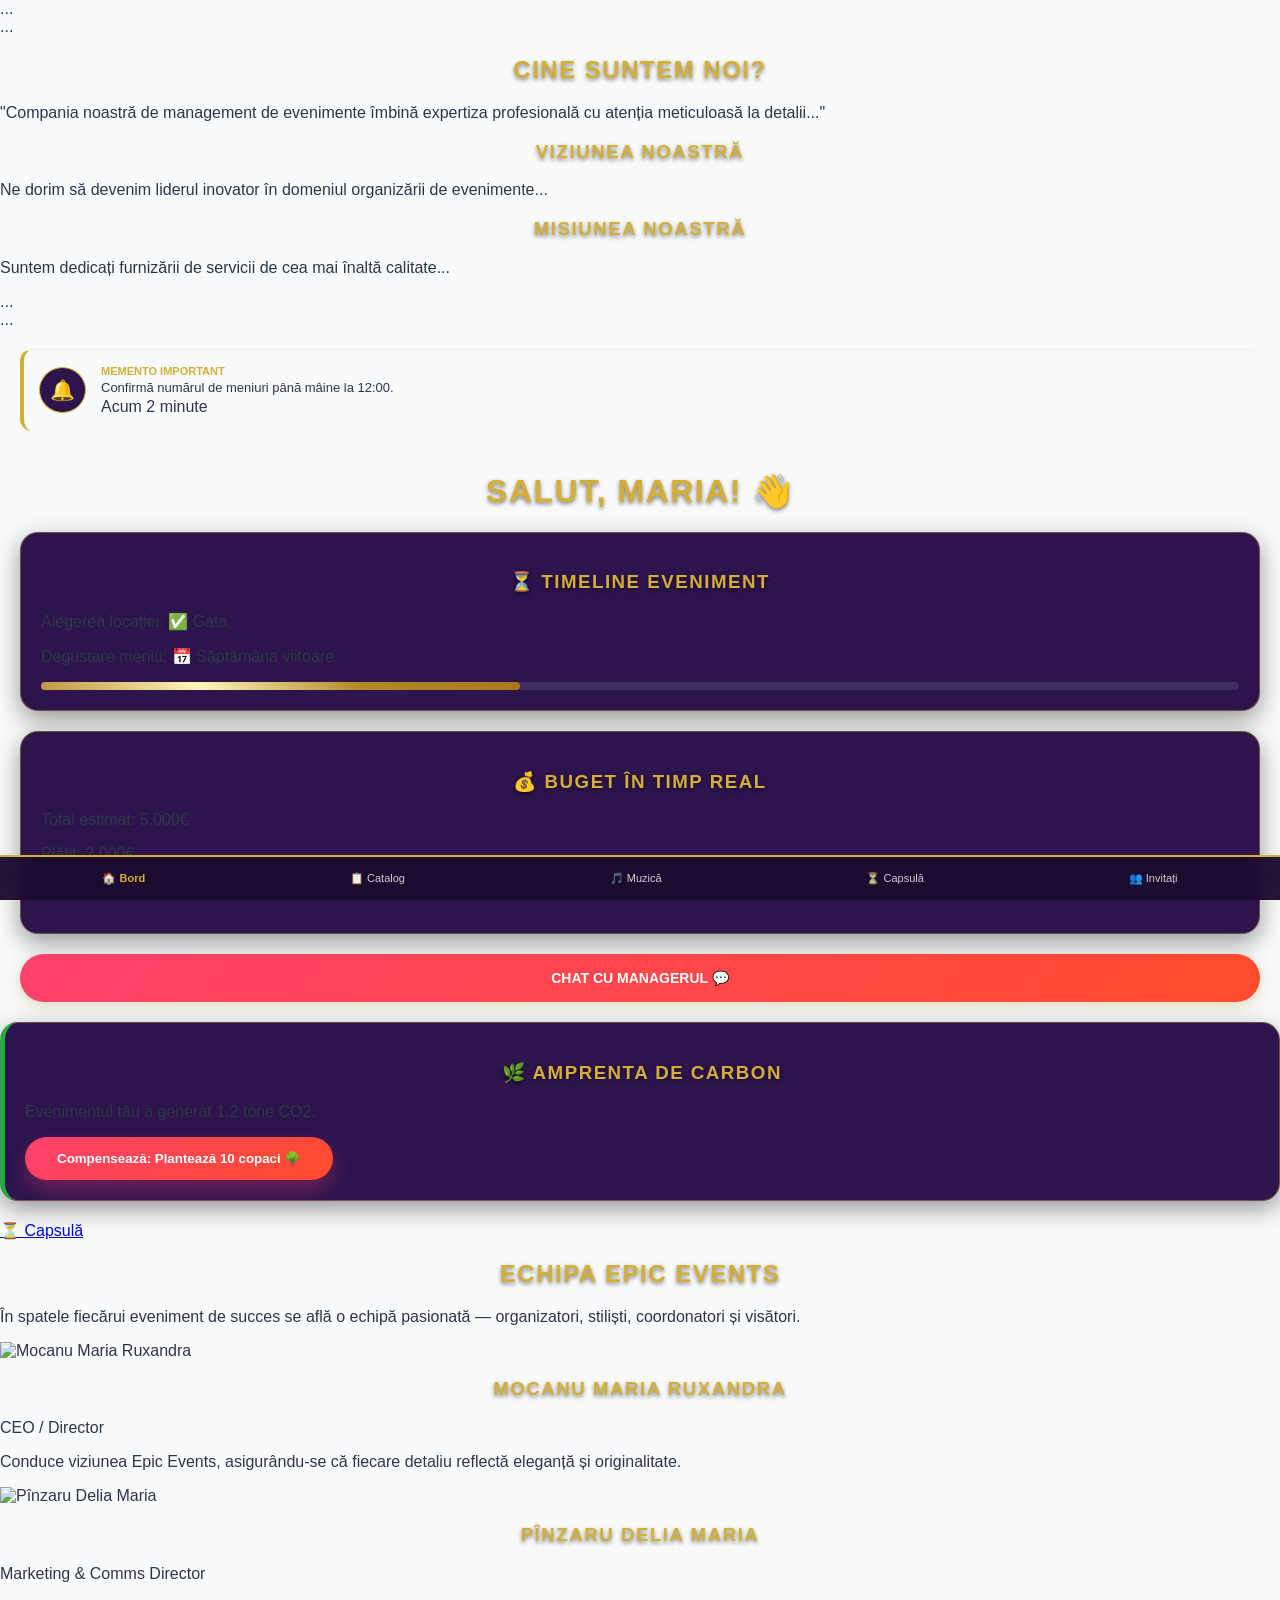
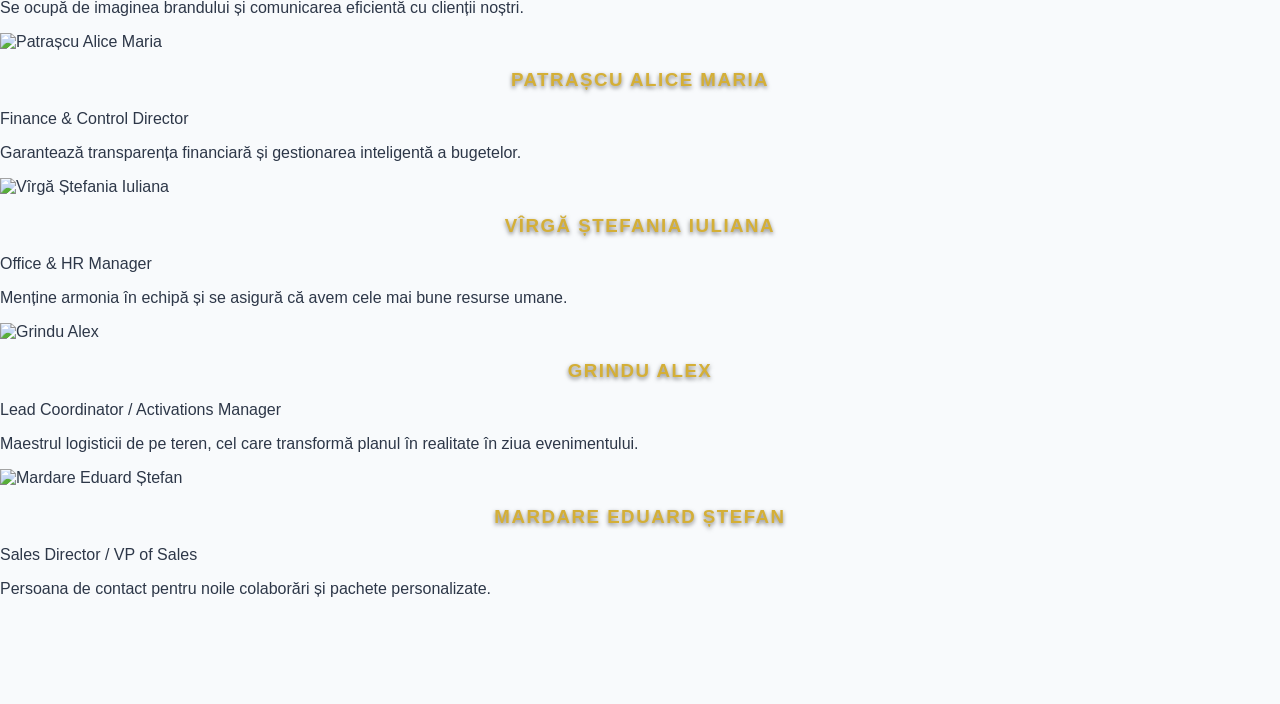
==== index.html @ 472dfd4b "Update index.html" ====
<!DOCTYPE html>
<html lang="ro">
<head>
    <meta charset="UTF-8">
    <meta name="viewport" content="width=device-width, initial-scale=1.0">
    <title>Epic Events - Panou Control</title>
    <link rel="stylesheet" href="style.css">
    <link rel="manifest" href="manifest.json">
</head>
    <header> ... </header>
<section class="hero"> ... </section>

<section class="about-section">
    <div class="about-content">
        <h2>Cine Suntem Noi?</h2>
        <p>"Compania noastră de management de evenimente îmbină expertiza profesională cu atenția meticuloasă la detalii..."</p>
        
        <div class="mission-vision-grid">
            <div class="info-box">
                <h3>Viziunea Noastră</h3>
                <p>Ne dorim să devenim liderul inovator în domeniul organizării de evenimente...</p>
            </div>
            <div class="info-box">
                <h3>Misiunea Noastră</h3>
                <p>Suntem dedicați furnizării de servicii de cea mai înaltă calitate...</p>
            </div>
        </div>
    </div>
</section>
<section class="services"> ... </section>
<section class="team-section"> ... </section>
<body>
    <div class="notification-area">
        <div class="notif-card pulse">
            <span class="notif-icon">🔔</span>
            <div class="notif-content">
                <strong>MEMENTO IMPORTANT</strong>
                <p>Confirmă numărul de meniuri până mâine la 12:00.</p>
                <span class="notif-time">Acum 2 minute</span>
            </div>
        </div>
    </div>
<nav class="bottom-nav">
    <a href="index.html" class="active">🏠 Bord</a>
    <a href="catalog.html">📋 Catalog</a>
    <a href="muzica.html">🎵 Muzică</a>
    <a href="capsula.html">⏳ Capsulă</a>
    <a href="rsvp.html">👥 Invitați</a>
</nav>

    <div class="container">
        <h1>Salut, Maria! 👋</h1>
        
        <div class="card shadow">
            <h3>⏳ Timeline Eveniment</h3>
            <p>Alegerea locației: ✅ Gata</p>
            <p>Degustare meniu: 📅 Săptămâna viitoare</p>
            <div class="progress-bar"><div class="progress" style="width: 40%;"></div></div>
        </div>

        <div class="card shadow">
            <h3>💰 Buget în timp real</h3>
            <p>Total estimat: 5.000€</p>
            <p>Plătit: 2.000€</p>
            <p><strong>Rest de plată: 3.000€</strong></p>
        </div>
        
        <button class="btn-primary">Chat cu Managerul 💬</button>
    </div>

    <script src="sw-register.js"></script>
</body>
</html>
<div class="card shadow" style="border-left: 5px solid #28a745;">
    <h3>🌿 Amprenta de Carbon</h3>
    <p>Evenimentul tău a generat 1.2 tone CO2.</p>
    <button class="btn-green">Compensează: Plantează 10 copaci 🌳</button>
</div>
<a href="capsula.html">⏳ Capsulă</a><section class="team-section">
    <h2>Echipa Epic Events</h2>
    <p class="section-subtitle">În spatele fiecărui eveniment de succes se află o echipă pasionată — organizatori, stiliști, coordonatori și visători.</p>

    <div class="team-grid">
        <div class="team-card">
            <div class="team-image">
                <img src="https://images.unsplash.com/photo-1573496389141-75657b21ec41?q=80&w=400&auto=format&fit=crop" alt="Mocanu Maria Ruxandra">
            </div>
            <div class="team-info">
                <h3>Mocanu Maria Ruxandra</h3>
                <span class="role">CEO / Director</span>
                <p>Conduce viziunea Epic Events, asigurându-se că fiecare detaliu reflectă eleganță și originalitate.</p>
            </div>
        </div>

        <div class="team-card">
            <div class="team-image">
                <img src="https://images.unsplash.com/photo-1494790108377-be9c29b29330?q=80&w=400&auto=format&fit=crop" alt="Pînzaru Delia Maria">
            </div>
            <div class="team-info">
                <h3>Pînzaru Delia Maria</h3>
                <span class="role">Marketing & Comms Director</span>
                <p>Se ocupă de imaginea brandului și comunicarea eficientă cu clienții noștri.</p>
            </div>
        </div>

        <div class="team-card">
            <div class="team-image">
                <img src="https://images.unsplash.com/photo-1534528741775-53994a69daeb?q=80&w=400&auto=format&fit=crop" alt="Patrașcu Alice Maria">
            </div>
            <div class="team-info">
                <h3>Patrașcu Alice Maria</h3>
                <span class="role">Finance & Control Director</span>
                <p>Garantează transparența financiară și gestionarea inteligentă a bugetelor.</p>
            </div>
        </div>

        <div class="team-card">
            <div class="team-image">
                <img src="https://images.unsplash.com/photo-1580489944761-15a19d654956?q=80&w=400&auto=format&fit=crop" alt="Vîrgă Ștefania Iuliana">
            </div>
            <div class="team-info">
                <h3>Vîrgă Ștefania Iuliana</h3>
                <span class="role">Office & HR Manager</span>
                <p>Menține armonia în echipă și se asigură că avem cele mai bune resurse umane.</p>
            </div>
        </div>

        <div class="team-card">
            <div class="team-image">
                <img src="https://images.unsplash.com/photo-1519085360754-25d12c8b937e?q=80&w=400&auto=format&fit=crop" alt="Grindu Alex">
            </div>
            <div class="team-info">
                <h3>Grindu Alex</h3>
                <span class="role">Lead Coordinator / Activations Manager</span>
                <p>Maestrul logisticii de pe teren, cel care transformă planul în realitate în ziua evenimentului.</p>
            </div>
        </div>

        <div class="team-card">
            <div class="team-image">
                <img src="https://images.unsplash.com/photo-1507003211169-0a1dd7228f2d?q=80&w=400&auto=format&fit=crop" alt="Mardare Eduard Ștefan">
            </div>
            <div class="team-info">
                <h3>Mardare Eduard Ștefan</h3>
                <span class="role">Sales Director / VP of Sales</span>
                <p>Persoana de contact pentru noile colaborări și pachete personalizate.</p>
            </div>
        </div>
    </div>
</section>
---- style.css ----
/* Paleta de culori: Royal Purple & Gold */
:root {
  --mov-inchis: #1a0b2e;      /* Fundalul principal */
  --mov-card: #2d144d;       /* Culoarea cardurilor */
  --auriu-mat: #d4af37;      /* Text și accente */
  --auriu-gradient: linear-gradient(45deg, #bf953f, #fcf6ba, #b38728, #aa771c);
  --text-alb: #ffffff;
  --text-gri: #d1d1d1;
}

/* Animația de apariție (Fade In) */
@keyframes fadeIn {
  from { opacity: 0; transform: translateY(10px); }
  to { opacity: 1; transform: translateY(0); }
}

body {
  font-family: 'Segoe UI', Roboto, sans-serif;
  background-color: var(--mov-inchis);
  color: var(--text-alb);
  margin: 0;
  padding-bottom: 90px;
  animation: fadeIn 0.8s ease-out; /* Aplică animația la deschidere */
}

.container {
  padding: 20px;
}

h1, h2, h3 {
  color: var(--auriu-mat);
  text-align: center;
  text-transform: uppercase;
  letter-spacing: 1.5px;
  text-shadow: 0 2px 4px rgba(0,0,0,0.5);
}

/* Cardurile Luxury Mov */
.card {
  background: var(--mov-card);
  padding: 20px;
  border-radius: 18px;
  margin-bottom: 20px;
  border: 1px solid rgba(212, 175, 55, 0.4); /* Bordură fină aurie */
  box-shadow: 0 8px 25px rgba(0, 0, 0, 0.4);
}

/* Butoanele de Aur */
.btn-primary {
  background: var(--auriu-gradient);
  color: #1a0b2e; /* Text mov închis pe buton auriu */
  border: none;
  padding: 16px;
  width: 100%;
  border-radius: 12px;
  font-weight: bold;
  text-transform: uppercase;
  font-size: 14px;
  cursor: pointer;
  box-shadow: 0 4px 15px rgba(179, 135, 40, 0.3);
  transition: 0.3s;
}

.btn-primary:active {
  transform: scale(0.98);
}

/* Navigarea de jos */
.bottom-nav {
  position: fixed;
  bottom: 0;
  width: 100%;
  background: rgba(26, 11, 46, 0.95); /* Mov transparent */
  backdrop-filter: blur(15px);
  display: flex;
  justify-content: space-around;
  padding: 15px 0;
  border-top: 2px solid var(--auriu-mat);
}

.bottom-nav a {
  text-decoration: none;
  color: var(--text-gri);
  font-size: 11px;
  transition: 0.3s;
}

.bottom-nav a.active {
  color: var(--auriu-mat);
  font-weight: bold;
}

/* Progresul auriu */
.progress-bar {
  background: rgba(255,255,255,0.1);
  height: 8px;
  border-radius: 10px;
  margin-top: 10px;
}

.progress {
  background: var(--auriu-gradient);
  height: 100%;
  border-radius: 10px;
}
.notification-area {
    padding: 20px 20px 0 20px;
}

.notif-card {
    background: rgba(255, 255, 255, 0.05);
    border-left: 4px solid var(--auriu-mat);
    padding: 15px;
    border-radius: 12px;
    display: flex;
    align-items: center;
    gap: 15px;
    border-top: 1px solid rgba(212, 175, 55, 0.1);
}

.notif-icon {
    font-size: 20px;
    background: var(--mov-card);
    padding: 10px;
    border-radius: 50%;
    border: 1px solid var(--auriu-mat);
}

.notif-content strong {
    color: var(--auriu-mat);
    font-size: 11px;
    display: block;
}

.notif-content p {
    margin: 3px 0;
    font-size: 13px;
}

.pulse {
    animation: shadow-pulse 2s infinite;
}

@keyframes shadow-pulse {
  0% { box-shadow: 0 0 0 0px rgba(212, 175, 55, 0.4); }
  100% { box-shadow: 0 0 0 15px rgba(212, 175, 55, 0); }
}
/* ==========================================
   ✨ CODUL PENTRU SITE FLUID ȘI COMERCIAL ✨
   ========================================== */

/* 1. Resetăm fontul și culorile să fie moderne */
body {
    font-family: 'Segoe UI', Tahoma, Geneva, Verdana, sans-serif; /* Până pui Google Fonts */
    color: #2d3748; /* Un gri-negru premium, nu negru tăciune */
    background-color: #f8fafc;
}

/* 2. Butoanele devin rotunjite și reacționează la mouse */
.btn, button, .hero-content .btn, .cta-button {
    display: inline-block;
    padding: 14px 32px;
    background: linear-gradient(135deg, #ff416c 0%, #ff4b2b 100%) !important; /* Gradient roz-portocaliu vibrant */
    color: white !important;
    text-decoration: none;
    font-weight: 600;
    border-radius: 50px !important; /* Colțuri rotunjite */
    border: none !important;
    box-shadow: 0 10px 20px rgba(255, 65, 108, 0.3);
    transition: all 0.4s cubic-bezier(0.25, 1, 0.5, 1) !important; /* Mișcare fluidă */
    cursor: pointer;
}

.btn:hover, button:hover, .hero-content .btn:hover, .cta-button:hover {
    transform: translateY(-5px); /* Se ridică lin */
    box-shadow: 0 15px 25px rgba(255, 65, 108, 0.4);
    filter: brightness(1.1);
}

/* 3. Cardurile cu pachete/servicii devin elegante */
.pricing-card, .service-card, .package {
    background: #ffffff !important;
    border-radius: 20px !important;
    padding: 40px 30px !important;
    border: 1px solid #f0f0f0 !important;
    box-shadow: 0 15px 35px rgba(0, 0, 0, 0.05) !important;
    transition: all 0.4s cubic-bezier(0.25, 1, 0.5, 1) !important;
}

.pricing-card:hover, .service-card:hover, .package:hover {
    transform: translateY(-10px) !important;
    box-shadow: 0 25px 50px rgba(0, 0, 0, 0.1) !important;
    border-color: #ff416c !important;
}

/* 4. Formularul de contact devine curat și modern */
input, textarea, select {
    width: 100%;
    padding: 14px 20px !important;
    border-radius: 12px !important;
    border: 2px solid #e2e8f0 !important;
    transition: all 0.3s ease !important;
    background-color: #ffffff !important;
}

input:focus, textarea:focus, select:focus {
    outline: none !important;
    border-color: #ff416c !important;
    box-shadow: 0 0 0 4px rgba(255, 65, 108, 0.1) !important;
}
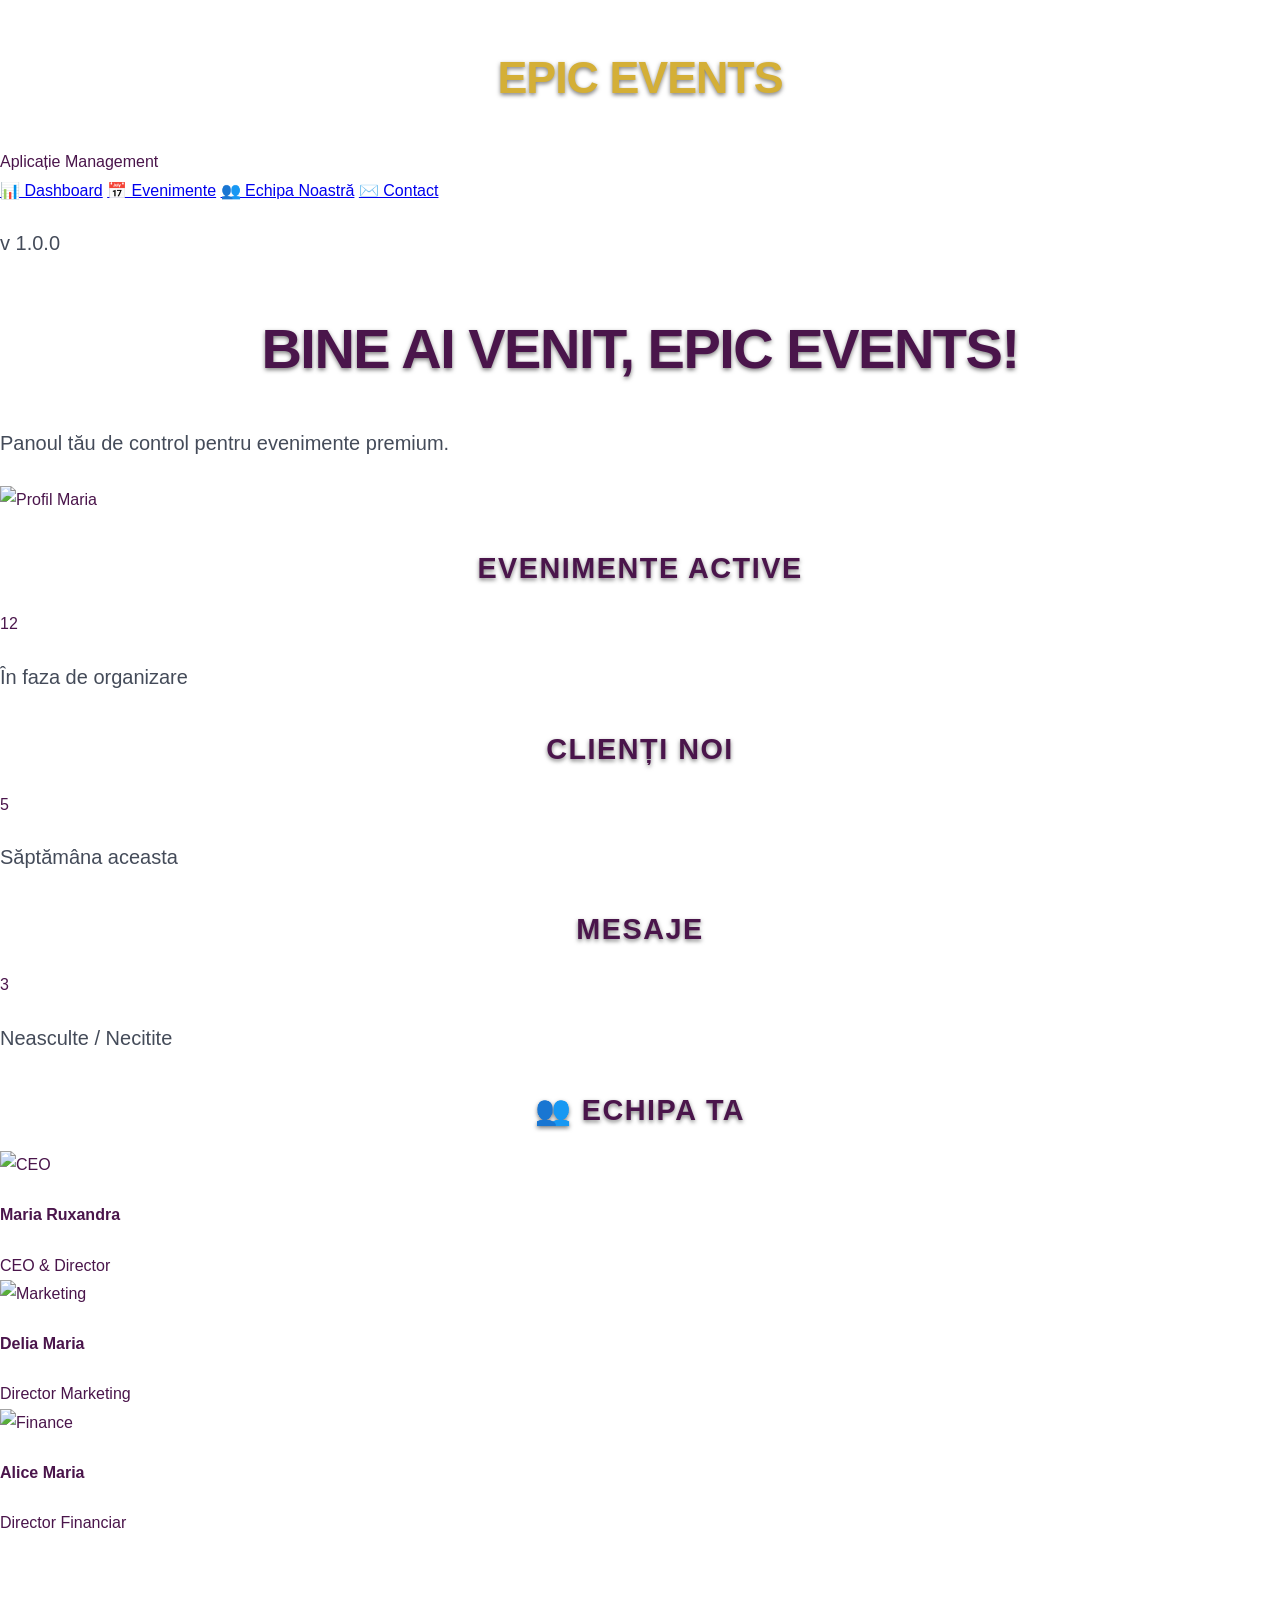
==== commit d117fc9f: "Update index.html" ====
--- a/index.html
+++ b/index.html
@@ -3,148 +3,94 @@
 <head>
     <meta charset="UTF-8">
     <meta name="viewport" content="width=device-width, initial-scale=1.0">
-    <title>Epic Events - Panou Control</title>
+    <title>Epic Events - Aplicație Management</title>
+    <link href="https://fonts.googleapis.com/css2?family=Playfair+Display:wght@400;700&family=Poppins:wght@300;400;600&display=swap" rel="stylesheet">
     <link rel="stylesheet" href="style.css">
-    <link rel="manifest" href="manifest.json">
 </head>
-    <header> ... </header>
-<section class="hero"> ... </section>
+<body>
 
-<section class="about-section">
-    <div class="about-content">
-        <h2>Cine Suntem Noi?</h2>
-        <p>"Compania noastră de management de evenimente îmbină expertiza profesională cu atenția meticuloasă la detalii..."</p>
+    <div class="app-container">
         
-        <div class="mission-vision-grid">
-            <div class="info-box">
-                <h3>Viziunea Noastră</h3>
-                <p>Ne dorim să devenim liderul inovator în domeniul organizării de evenimente...</p>
+        <aside class="sidebar">
+            <div class="logo-area">
+                <h2>Epic Events</h2>
+                <span>Aplicație Management</span>
             </div>
-            <div class="info-box">
-                <h3>Misiunea Noastră</h3>
-                <p>Suntem dedicați furnizării de servicii de cea mai înaltă calitate...</p>
+            
+            <nav class="nav-menu">
+                <a href="#dashboard" class="nav-item active">📊 Dashboard</a>
+                <a href="#events" class="nav-item">📅 Evenimente</a>
+                <a href="#team" class="nav-item">👥 Echipa Noastră</a>
+                <a href="#contact" class="nav-item">✉️ Contact</a>
+            </nav>
+
+            <div class="sidebar-footer">
+                <p>v 1.0.0</p>
             </div>
-        </div>
-    </div>
-</section>
-<section class="services"> ... </section>
-<section class="team-section"> ... </section>
-<body>
-    <div class="notification-area">
-        <div class="notif-card pulse">
-            <span class="notif-icon">🔔</span>
-            <div class="notif-content">
-                <strong>MEMENTO IMPORTANT</strong>
-                <p>Confirmă numărul de meniuri până mâine la 12:00.</p>
-                <span class="notif-time">Acum 2 minute</span>
+        </aside>
+
+        <main class="main-content">
+            
+            <header class="app-header">
+                <div class="welcome">
+                    <h1>Bine ai venit, <span class="gold-text">Epic Events</span>!</h1>
+                    <p>Panoul tău de control pentru evenimente premium.</p>
+                </div>
+                <div class="user-profile">
+                    <img src="maria.jpg" alt="Profil Maria" class="avatar">
+                </div>
+            </header>
+
+            <div class="dashboard-grid">
+                
+                <div class="app-card stat-card">
+                    <h3>Evenimente Active</h3>
+                    <span class="stat-number">12</span>
+                    <p>În faza de organizare</p>
+                </div>
+
+                <div class="app-card stat-card">
+                    <h3>Clienți Noi</h3>
+                    <span class="stat-number">5</span>
+                    <p>Săptămâna aceasta</p>
+                </div>
+
+                <div class="app-card stat-card">
+                    <h3>Mesaje</h3>
+                    <span class="stat-number">3</span>
+                    <p>Neasculte / Necitite</p>
+                </div>
+
+                <div class="app-card wide-card" id="team">
+                    <h3>👥 Echipa Ta</h3>
+                    <div class="team-list">
+                        <div class="team-mini-card">
+                            <img src="maria.jpg" alt="CEO" class="mini-avatar">
+                            <div>
+                                <h4>Maria Ruxandra</h4>
+                                <span>CEO & Director</span>
+                            </div>
+                        </div>
+                        <div class="team-mini-card">
+                            <img src="delia.jpg" alt="Marketing" class="mini-avatar">
+                            <div>
+                                <h4>Delia Maria</h4>
+                                <span>Director Marketing</span>
+                            </div>
+                        </div>
+                        <div class="team-mini-card">
+                            <img src="alice.jpg" alt="Finance" class="mini-avatar">
+                            <div>
+                                <h4>Alice Maria</h4>
+                                <span>Director Financiar</span>
+                            </div>
+                        </div>
+                    </div>
+                </div>
+
             </div>
-        </div>
-    </div>
-<nav class="bottom-nav">
-    <a href="index.html" class="active">🏠 Bord</a>
-    <a href="catalog.html">📋 Catalog</a>
-    <a href="muzica.html">🎵 Muzică</a>
-    <a href="capsula.html">⏳ Capsulă</a>
-    <a href="rsvp.html">👥 Invitați</a>
-</nav>
-
-    <div class="container">
-        <h1>Salut, Maria! 👋</h1>
-        
-        <div class="card shadow">
-            <h3>⏳ Timeline Eveniment</h3>
-            <p>Alegerea locației: ✅ Gata</p>
-            <p>Degustare meniu: 📅 Săptămâna viitoare</p>
-            <div class="progress-bar"><div class="progress" style="width: 40%;"></div></div>
-        </div>
-
-        <div class="card shadow">
-            <h3>💰 Buget în timp real</h3>
-            <p>Total estimat: 5.000€</p>
-            <p>Plătit: 2.000€</p>
-            <p><strong>Rest de plată: 3.000€</strong></p>
-        </div>
-        
-        <button class="btn-primary">Chat cu Managerul 💬</button>
+        </main>
     </div>
 
-    <script src="sw-register.js"></script>
 </body>
 </html>
-<div class="card shadow" style="border-left: 5px solid #28a745;">
-    <h3>🌿 Amprenta de Carbon</h3>
-    <p>Evenimentul tău a generat 1.2 tone CO2.</p>
-    <button class="btn-green">Compensează: Plantează 10 copaci 🌳</button>
-</div>
-<a href="capsula.html">⏳ Capsulă</a><section class="team-section">
-    <h2>Echipa Epic Events</h2>
-    <p class="section-subtitle">În spatele fiecărui eveniment de succes se află o echipă pasionată — organizatori, stiliști, coordonatori și visători.</p>
-
-    <div class="team-grid">
-        <div class="team-card">
-            <div class="team-image">
-                <img src="https://images.unsplash.com/photo-1573496389141-75657b21ec41?q=80&w=400&auto=format&fit=crop" alt="Mocanu Maria Ruxandra">
-            </div>
-            <div class="team-info">
-                <h3>Mocanu Maria Ruxandra</h3>
-                <span class="role">CEO / Director</span>
-                <p>Conduce viziunea Epic Events, asigurându-se că fiecare detaliu reflectă eleganță și originalitate.</p>
-            </div>
-        </div>
-
-        <div class="team-card">
-            <div class="team-image">
-                <img src="https://images.unsplash.com/photo-1494790108377-be9c29b29330?q=80&w=400&auto=format&fit=crop" alt="Pînzaru Delia Maria">
-            </div>
-            <div class="team-info">
-                <h3>Pînzaru Delia Maria</h3>
-                <span class="role">Marketing & Comms Director</span>
-                <p>Se ocupă de imaginea brandului și comunicarea eficientă cu clienții noștri.</p>
-            </div>
-        </div>
-
-        <div class="team-card">
-            <div class="team-image">
-                <img src="https://images.unsplash.com/photo-1534528741775-53994a69daeb?q=80&w=400&auto=format&fit=crop" alt="Patrașcu Alice Maria">
-            </div>
-            <div class="team-info">
-                <h3>Patrașcu Alice Maria</h3>
-                <span class="role">Finance & Control Director</span>
-                <p>Garantează transparența financiară și gestionarea inteligentă a bugetelor.</p>
-            </div>
-        </div>
-
-        <div class="team-card">
-            <div class="team-image">
-                <img src="https://images.unsplash.com/photo-1580489944761-15a19d654956?q=80&w=400&auto=format&fit=crop" alt="Vîrgă Ștefania Iuliana">
-            </div>
-            <div class="team-info">
-                <h3>Vîrgă Ștefania Iuliana</h3>
-                <span class="role">Office & HR Manager</span>
-                <p>Menține armonia în echipă și se asigură că avem cele mai bune resurse umane.</p>
-            </div>
-        </div>
-
-        <div class="team-card">
-            <div class="team-image">
-                <img src="https://images.unsplash.com/photo-1519085360754-25d12c8b937e?q=80&w=400&auto=format&fit=crop" alt="Grindu Alex">
-            </div>
-            <div class="team-info">
-                <h3>Grindu Alex</h3>
-                <span class="role">Lead Coordinator / Activations Manager</span>
-                <p>Maestrul logisticii de pe teren, cel care transformă planul în realitate în ziua evenimentului.</p>
-            </div>
-        </div>
-
-        <div class="team-card">
-            <div class="team-image">
-                <img src="https://images.unsplash.com/photo-1507003211169-0a1dd7228f2d?q=80&w=400&auto=format&fit=crop" alt="Mardare Eduard Ștefan">
-            </div>
-            <div class="team-info">
-                <h3>Mardare Eduard Ștefan</h3>
-                <span class="role">Sales Director / VP of Sales</span>
-                <p>Persoana de contact pentru noile colaborări și pachete personalizate.</p>
-            </div>
-        </div>
-    </div>
-</section>
--- a/style.css
+++ b/style.css
@@ -208,3 +208,208 @@
     border-color: #ff416c !important;
     box-shadow: 0 0 0 4px rgba(255, 65, 108, 0.1) !important;
 }
+/* --- Stil pentru Secțiunea Despre Noi (Pasul 2) --- */
+.about-section {
+    padding: 80px 20px;
+    background-color: #ffffff; /* Fundal curat alb */
+    text-align: center;
+}
+
+.about-content {
+    max-width: 900px;
+    margin: 0 auto; /* Centrează conținutul pe mijlocul ecranului */
+}
+
+.about-content h2 {
+    font-size: 2.5rem;
+    font-weight: 800;
+    margin-bottom: 20px;
+    background: linear-gradient(135deg, #ff416c 0%, #ff4b2b 100%);
+    -webkit-background-clip: text;
+    -webkit-text-fill-color: transparent; /* Titlu colorat modern */
+}
+
+.about-content > p {
+    font-size: 1.15rem;
+    color: #4a5568;
+    line-height: 1.8;
+    margin-bottom: 50px;
+    font-style: italic; /* O tentă elegantă pentru descrierea generală */
+}
+
+/* Grila pentru Misiune și Viziune */
+.mission-vision-grid {
+    display: flex;
+    flex-wrap: wrap;
+    gap: 30px;
+    justify-content: center;
+}
+
+.info-box {
+    background: #f8fafc;
+    padding: 40px 30px;
+    border-radius: 20px;
+    flex: 1;
+    min-width: 300px;
+    max-width: 420px;
+    border: 1px solid #e2e8f0;
+    box-shadow: 0 10px 25px rgba(0, 0, 0, 0.02);
+    transition: all 0.4s ease;
+}
+
+.info-box:hover {
+    transform: translateY(-5px);
+    box-shadow: 0 15px 35px rgba(0, 0, 0, 0.05);
+    border-color: #ff416c;
+}
+
+.info-box h3 {
+    font-size: 1.5rem;
+    color: #1a202c;
+    margin-bottom: 15px;
+    font-weight: 700;
+}
+
+.info-box p {
+    font-size: 1rem;
+    color: #718096;
+    line-height: 1.6;
+    margin-bottom: 0;
+}
+/* ==========================================
+   💎 STILUL PREMIUM EPIC EVENTS (URBAN & LUXURY)
+   ========================================== */
+
+/* 1. FUNDALUL ȘI TEXTUL GENERAL */
+body {
+    font-family: 'Segoe UI', Roboto, Helvetica, sans-serif !important;
+    background-color: #fcfcfd !important; /* Un alb-crem foarte discret, de lux */
+    color: #23272e !important; /* Gri închis intens, nu negru obositor */
+    line-height: 1.8 !important; /* Spațiu mare între rânduri */
+}
+
+/* 2. TITLURILE (Mari, impunătoare și clare) */
+h1 {
+    font-size: 3.5rem !important; /* URIAȘ și vizibil */
+    font-weight: 800 !important;
+    letter-spacing: -1.5px !important;
+    color: #11141a !important;
+    margin-bottom: 25px !important;
+}
+
+h2 {
+    font-size: 2.8rem !important; /* Titlurile de secțiuni foarte mari */
+    font-weight: 800 !important;
+    letter-spacing: -1px !important;
+    color: #11141a !important;
+    margin-bottom: 30px !important;
+    text-align: center !important;
+}
+
+h3 {
+    font-size: 1.6rem !important;
+    font-weight: 700 !important;
+    color: #1a1e26 !important;
+    margin-bottom: 15px !important;
+}
+
+/* 3. PARAGRAFELE (Scris mare, ușor de citit) */
+p {
+    font-size: 1.25rem !important; /* Text considerabil mai mare */
+    color: #444b59 !important; /* Culoare elegantă */
+    margin-bottom: 25px !important;
+}
+
+/* Subtitlurile de sub H2 */
+.section-subtitle {
+    font-size: 1.35rem !important;
+    color: #667085 !important;
+    max-width: 800px !important;
+    margin: 0 auto 60px auto !important;
+    text-align: center !important;
+}
+
+/* 4. CARDURILE DE ECHIPĂ ȘI SERVICII (Aerisite și elegante) */
+.team-card, .service-card, .info-box {
+    background: #ffffff !important;
+    border-radius: 24px !important; /* Colțuri foarte rotunjite, moderne */
+    padding: 40px !important; /* Spațiu imens în interior */
+    border: 1px solid #eaeef3 !important;
+    box-shadow: 0 20px 50px rgba(0, 0, 0, 0.04) !important; /* Umbră fină de revistă */
+    transition: all 0.5s cubic-bezier(0.2, 1, 0.3, 1) !important;
+}
+
+.team-card:hover, .service-card:hover {
+    transform: translateY(-12px) !important;
+    box-shadow: 0 30px 70px rgba(0, 0, 0, 0.08) !important;
+}
+
+.team-info h3 {
+    font-size: 1.5rem !important; /* Numele echipei mai mari */
+    margin-top: 15px !important;
+}
+
+.team-info .role {
+    font-size: 1.1rem !important; /* Funcția mai vizibilă */
+    font-weight: 700 !important;
+    color: #e63946 !important; /* Un roșu-coral de lux */
+    display: block !important;
+    margin-bottom: 15px !important;
+}
+
+.team-info p {
+    font-size: 1.1rem !important; /* Descrierea echipei mai mare */
+    line-height: 1.6 !important;
+}
+
+/* 5. SECȚIUNILE (Să respire!) */
+section {
+    padding: 120px 30px !important; /* Spațiu uriaș sus și jos */
+}
+/* ==========================================
+   👑 TEMA DE LUX: MOV ȘI AURIU (Epic Events)
+   ========================================== */
+
+body {
+    background-color: #ffffff !important; /* Fundal alb curat */
+    color: #4A154B !important; /* Textul general devine un mov închis foarte elegant */
+    font-family: 'Segoe UI', Arial, sans-serif !important;
+}
+
+/* 1. TITLURILE DEVIN MOV SAU AURII */
+h1 {
+    color: #4A154B !important; /* Mov închis regal */
+    font-size: 3.5rem !important;
+    font-weight: 800 !important;
+}
+
+h2 {
+    color: #D4AF37 !important; /* Auriu metalic superb */
+    font-size: 2.8rem !important;
+    font-weight: 800 !important;
+    text-align: center !important;
+}
+
+h3 {
+    color: #4A154B !important; /* Mov regal */
+    font-size: 1.8rem !important;
+}
+
+/* 2. BUTOANELE (Aurii cu text mov/alb) */
+.btn, button, .cta-button {
+    background: linear-gradient(135deg, #D4AF37 0%, #FBF5B7 100%) !important; /* Gradient Auriu strălucitor */
+    color: #4A154B !important; /* Text mov pe buton auriu */
+    font-weight: 700 !important;
+    border-radius: 50px !important;
+    border: 2px solid #D4AF37 !important;
+    box-shadow: 0 10px 20px rgba(212, 175, 55, 0.3) !important;
+    padding: 15px 35px !important;
+    font-size: 1.2rem !important;
+    transition: all 0.4s ease !important;
+}
+
+.btn:hover, button:hover {
+    transform: translateY(-5px) !important;
+    box-shadow: 0 15px 25px rgba(212, 175, 55, 0.5) !important;
+    background: #4A154B !important; /* Când pui mouse-ul se face mov */
+    color: #D4AF37 !important; /*
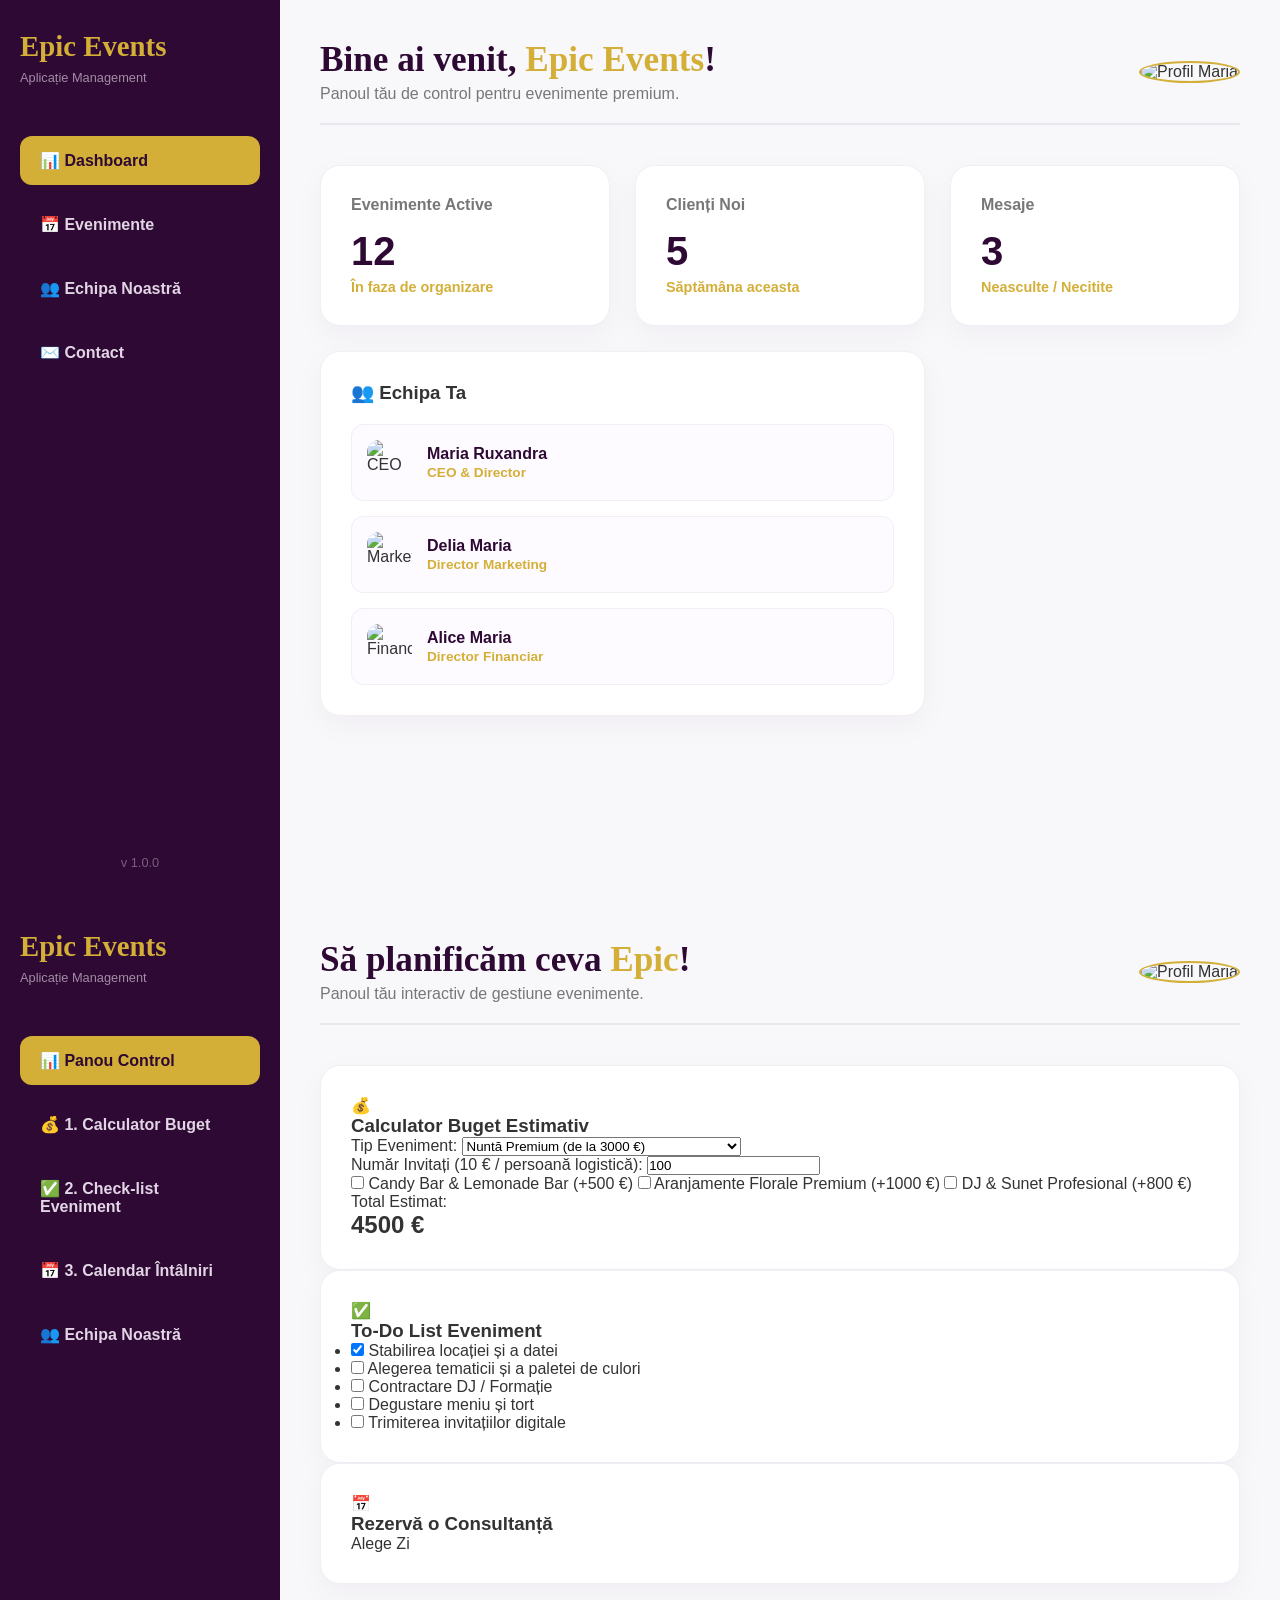
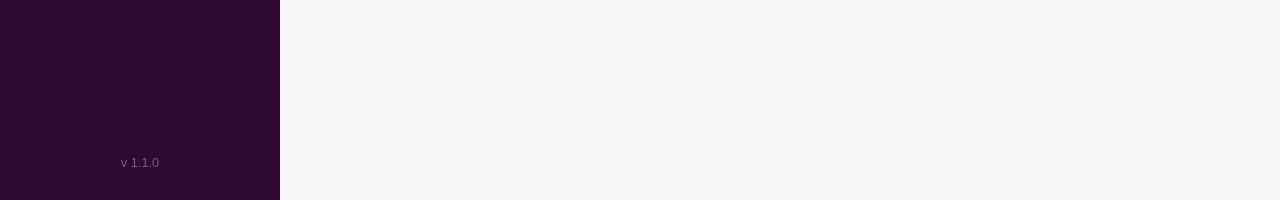
==== commit 247b76a4: "Update index.html" ====
--- a/index.html
+++ b/index.html
@@ -94,3 +94,119 @@
 
 </body>
 </html>
+<!DOCTYPE html>
+<html lang="ro">
+<head>
+    <meta charset="UTF-8">
+    <meta name="viewport" content="width=device-width, initial-scale=1.0">
+    <title>Epic Events - Aplicație Management Premium</title>
+    <link href="https://fonts.googleapis.com/css2?family=Playfair+Display:wght@400;700&family=Poppins:wght@300;400;600&display=swap" rel="stylesheet">
+    <link rel="stylesheet" href="style.css">
+</head>
+<body>
+
+    <div class="app-container">
+        
+        <aside class="sidebar">
+            <div class="logo-area">
+                <h2>Epic Events</h2>
+                <span>Aplicație Management</span>
+            </div>
+            
+            <nav class="nav-menu">
+                <a href="#dashboard" class="nav-item active">📊 Panou Control</a>
+                <a href="#calculator" class="nav-item">💰 1. Calculator Buget</a>
+                <a href="#checklist" class="nav-item">✅ 2. Check-list Eveniment</a>
+                <a href="#booking" class="nav-item">📅 3. Calendar Întâlniri</a>
+                <a href="#team" class="nav-item">👥 Echipa Noastră</a>
+            </nav>
+
+            <div class="sidebar-footer">
+                <p>v 1.1.0</p>
+            </div>
+        </aside>
+
+        <main class="main-content">
+            
+            <header class="app-header">
+                <div class="welcome">
+                    <h1>Să planificăm ceva <span class="gold-text">Epic</span>!</h1>
+                    <p>Panoul tău interactiv de gestiune evenimente.</p>
+                </div>
+                <div class="user-profile">
+                    <img src="maria.jpg" alt="Profil Maria" class="avatar">
+                </div>
+            </header>
+
+            <div class="app-sections-grid">
+
+                <div class="app-card wide-card" id="calculator">
+                    <div class="card-header">
+                        <span class="icon">💰</span>
+                        <h3>Calculator Buget Estimativ</h3>
+                    </div>
+                    <div class="calculator-box">
+                        <div class="form-group">
+                            <label>Tip Eveniment:</label>
+                            <select id="eventType" onchange="calculateBudget()">
+                                <option value="3000">Nuntă Premium (de la 3000 €)</option>
+                                <option value="2000">Botez Elegant (de la 2000 €)</option>
+                                <option value="1500">Petrecere Tematică / Majorat (de la 1500 €)</option>
+                            </select>
+                        </div>
+
+                        <div class="form-group">
+                            <label>Număr Invitați (10 € / persoană logistică):</label>
+                            <input type="number" id="guests" value="100" min="10" oninput="calculateBudget()">
+                        </div>
+
+                        <div class="form-group checkboxes">
+                            <label><input type="checkbox" id="candybar" value="500" onchange="calculateBudget()"> Candy Bar & Lemonade Bar (+500 €)</label>
+                            <label><input type="checkbox" id="decor" value="1000" onchange="calculateBudget()"> Aranjamente Florale Premium (+1000 €)</label>
+                            <label><input type="checkbox" id="dj" value="800" onchange="calculateBudget()"> DJ & Sunet Profesional (+800 €)</label>
+                        </div>
+
+                        <div class="total-box">
+                            <span>Total Estimat:</span>
+                            <h2 id="totalPrice">4500 €</h2>
+                        </div>
+                    </div>
+                </div>
+
+                <div class="app-card" id="checklist">
+                    <div class="card-header">
+                        <span class="icon">✅</span>
+                        <h3>To-Do List Eveniment</h3>
+                    </div>
+                    <ul class="todo-list">
+                        <li>
+                            <input type="checkbox" id="task1" checked>
+                            <label for="task1">Stabilirea locației și a datei</label>
+                        </li>
+                        <li>
+                            <input type="checkbox" id="task2">
+                            <label for="task2">Alegerea tematicii și a paletei de culori</label>
+                        </li>
+                        <li>
+                            <input type="checkbox" id="task3">
+                            <label for="task3">Contractare DJ / Formație</label>
+                        </li>
+                        <li>
+                            <input type="checkbox" id="task4">
+                            <label for="task4">Degustare meniu și tort</label>
+                        </li>
+                        <li>
+                            <input type="checkbox" id="task5">
+                            <label for="task5">Trimiterea invitațiilor digitale</label>
+                        </li>
+                    </ul>
+                </div>
+
+                <div class="app-card" id="booking">
+                    <div class="card-header">
+                        <span class="icon">📅</span>
+                        <h3>Rezervă o Consultanță</h3>
+                    </div>
+                    <div class="booking-box">
+                        <div class="form-group">
+                            <label>Alege Zi
--- a/style.css
+++ b/style.css
@@ -1,415 +1,195 @@
-/* Paleta de culori: Royal Purple & Gold */
-:root {
-  --mov-inchis: #1a0b2e;      /* Fundalul principal */
-  --mov-card: #2d144d;       /* Culoarea cardurilor */
-  --auriu-mat: #d4af37;      /* Text și accente */
-  --auriu-gradient: linear-gradient(45deg, #bf953f, #fcf6ba, #b38728, #aa771c);
-  --text-alb: #ffffff;
-  --text-gri: #d1d1d1;
-}
+/* ==========================================
+   💎 STILUL DE APLICAȚIE EPIC EVENTS (Mov + Aur)
+   ========================================== */
 
-/* Animația de apariție (Fade In) */
-@keyframes fadeIn {
-  from { opacity: 0; transform: translateY(10px); }
-  to { opacity: 1; transform: translateY(0); }
+* {
+    margin: 0;
+    padding: 0;
+    box-sizing: border-box;
 }
 
 body {
-  font-family: 'Segoe UI', Roboto, sans-serif;
-  background-color: var(--mov-inchis);
-  color: var(--text-alb);
-  margin: 0;
-  padding-bottom: 90px;
-  animation: fadeIn 0.8s ease-out; /* Aplică animația la deschidere */
+    font-family: 'Poppins', sans-serif;
+    background-color: #F8F7FA; /* Gri foarte deschis, curat */
+    color: #333;
+    overflow: hidden; /* Blocăm scroll-ul pe tot ecranul ca la o aplicație */
+    height: 100vh;
 }
 
-.container {
-  padding: 20px;
+.app-container {
+    display: flex;
+    height: 100vh;
+    width: 100vw;
 }
 
-h1, h2, h3 {
-  color: var(--auriu-mat);
-  text-align: center;
-  text-transform: uppercase;
-  letter-spacing: 1.5px;
-  text-shadow: 0 2px 4px rgba(0,0,0,0.5);
+/* 📱 SIDEBAR-UL APLICAȚIEI */
+.sidebar {
+    width: 280px;
+    background-color: #2D0933; /* Mov închis, foarte elegant */
+    color: white;
+    display: flex;
+    flex-direction: column;
+    justify-content: space-between;
+    padding: 30px 20px;
 }
 
-/* Cardurile Luxury Mov */
-.card {
-  background: var(--mov-card);
-  padding: 20px;
-  border-radius: 18px;
-  margin-bottom: 20px;
-  border: 1px solid rgba(212, 175, 55, 0.4); /* Bordură fină aurie */
-  box-shadow: 0 8px 25px rgba(0, 0, 0, 0.4);
+.logo-area h2 {
+    font-family: 'Playfair Display', serif;
+    color: #D4AF37; /* Auriu mat */
+    font-size: 1.8rem;
+    margin-bottom: 5px;
 }
 
-/* Butoanele de Aur */
-.btn-primary {
-  background: var(--auriu-gradient);
-  color: #1a0b2e; /* Text mov închis pe buton auriu */
-  border: none;
-  padding: 16px;
-  width: 100%;
-  border-radius: 12px;
-  font-weight: bold;
-  text-transform: uppercase;
-  font-size: 14px;
-  cursor: pointer;
-  box-shadow: 0 4px 15px rgba(179, 135, 40, 0.3);
-  transition: 0.3s;
+.logo-area span {
+    font-size: 0.8rem;
+    color: #A38CA6;
 }
 
-.btn-primary:active {
-  transform: scale(0.98);
+.nav-menu {
+    display: flex;
+    flex-direction: column;
+    gap: 15px;
+    margin-top: 50px;
+    flex-grow: 1;
 }
 
-/* Navigarea de jos */
-.bottom-nav {
-  position: fixed;
-  bottom: 0;
-  width: 100%;
-  background: rgba(26, 11, 46, 0.95); /* Mov transparent */
-  backdrop-filter: blur(15px);
-  display: flex;
-  justify-content: space-around;
-  padding: 15px 0;
-  border-top: 2px solid var(--auriu-mat);
+.nav-item {
+    color: #E2D5E5;
+    text-decoration: none;
+    padding: 15px 20px;
+    border-radius: 12px;
+    font-size: 1rem;
+    font-weight: 600;
+    transition: all 0.3s ease;
 }
 
-.bottom-nav a {
-  text-decoration: none;
-  color: var(--text-gri);
-  font-size: 11px;
-  transition: 0.3s;
+.nav-item:hover, .nav-item.active {
+    background-color: #D4AF37; /* Se face aurie la selecție */
+    color: #2D0933;
 }
 
-.bottom-nav a.active {
-  color: var(--auriu-mat);
-  font-weight: bold;
+.sidebar-footer {
+    color: #7A5F80;
+    font-size: 0.8rem;
+    text-align: center;
 }
 
-/* Progresul auriu */
-.progress-bar {
-  background: rgba(255,255,255,0.1);
-  height: 8px;
-  border-radius: 10px;
-  margin-top: 10px;
+/* 💻 CONȚINUTUL PRINCIPAL */
+.main-content {
+    flex-grow: 1;
+    background-color: #F8F7FA;
+    padding: 40px;
+    overflow-y: auto; /* Doar zona asta are scroll dacă e nevoie */
 }
 
-.progress {
-  background: var(--auriu-gradient);
-  height: 100%;
-  border-radius: 10px;
-}
-.notification-area {
-    padding: 20px 20px 0 20px;
+.app-header {
+    display: flex;
+    justify-content: space-between;
+    align-items: center;
+    margin-bottom: 40px;
+    border-bottom: 2px solid #EAE8EF;
+    padding-bottom: 20px;
 }
 
-.notif-card {
-    background: rgba(255, 255, 255, 0.05);
-    border-left: 4px solid var(--auriu-mat);
-    padding: 15px;
-    border-radius: 12px;
+.welcome h1 {
+    font-family: 'Playfair Display', serif;
+    font-weight: 700;
+    font-size: 2.2rem;
+    color: #2D0933;
+}
+
+.gold-text {
+    color: #D4AF37;
+}
+
+.welcome p {
+    color: #777;
+    margin-top: 5px;
+}
+
+.avatar {
+    width: 50px;
+    height: 50px;
+    border-radius: 50%;
+    border: 2px solid #D4AF37;
+    object-fit: cover;
+}
+
+/* 📊 GRILA DE CARDURI DIN APLICAȚIE */
+.dashboard-grid {
+    display: grid;
+    grid-template-columns: repeat(auto-fit, minmax(250px, 1fr));
+    gap: 25px;
+}
+
+.app-card {
+    background: white;
+    border-radius: 20px;
+    padding: 30px;
+    box-shadow: 0 10px 30px rgba(45, 9, 51, 0.04); /* Umbră cu tentă mov */
+    border: 1px solid #F1EEF4;
+    transition: transform 0.3s ease;
+}
+
+.app-card:hover {
+    transform: translateY(-5px);
+}
+
+.stat-card h3 {
+    font-size: 1rem;
+    color: #777;
+    margin-bottom: 15px;
+}
+
+.stat-number {
+    font-size: 2.5rem;
+    font-weight: 700;
+    color: #2D0933;
+    display: block;
+    margin-bottom: 5px;
+}
+
+.stat-card p {
+    font-size: 0.9rem;
+    color: #D4AF37;
+    font-weight: 600;
+}
+
+.wide-card {
+    grid-column: span 2;
+}
+
+.team-list {
+    display: flex;
+    flex-direction: column;
+    gap: 15px;
+    margin-top: 20px;
+}
+
+.team-mini-card {
     display: flex;
     align-items: center;
     gap: 15px;
-    border-top: 1px solid rgba(212, 175, 55, 0.1);
+    padding: 15px;
+    border-radius: 12px;
+    background: #FDFBFF;
+    border: 1px solid #F1EEF4;
 }
 
-.notif-icon {
-    font-size: 20px;
-    background: var(--mov-card);
-    padding: 10px;
-    border-radius: 50%;
-    border: 1px solid var(--auriu-mat);
+.mini-avatar {
+    width: 45px;
+    height: 45px;
+    border-radius: 12px;
+    object-fit: cover;
 }
 
-.notif-content strong {
-    color: var(--auriu-mat);
-    font-size: 11px;
-    display: block;
+.team-mini-card h4 {
+    color: #2D0933;
+    font-size: 1rem;
 }
 
-.notif-content p {
-    margin: 3px 0;
-    font-size: 13px;
+.team-mini-card span {
+    color: #D4AF37;
+    font-size: 0.85rem;
+    font-weight: 600;
 }
-
-.pulse {
-    animation: shadow-pulse 2s infinite;
-}
-
-@keyframes shadow-pulse {
-  0% { box-shadow: 0 0 0 0px rgba(212, 175, 55, 0.4); }
-  100% { box-shadow: 0 0 0 15px rgba(212, 175, 55, 0); }
-}
-/* ==========================================
-   ✨ CODUL PENTRU SITE FLUID ȘI COMERCIAL ✨
-   ========================================== */
-
-/* 1. Resetăm fontul și culorile să fie moderne */
-body {
-    font-family: 'Segoe UI', Tahoma, Geneva, Verdana, sans-serif; /* Până pui Google Fonts */
-    color: #2d3748; /* Un gri-negru premium, nu negru tăciune */
-    background-color: #f8fafc;
-}
-
-/* 2. Butoanele devin rotunjite și reacționează la mouse */
-.btn, button, .hero-content .btn, .cta-button {
-    display: inline-block;
-    padding: 14px 32px;
-    background: linear-gradient(135deg, #ff416c 0%, #ff4b2b 100%) !important; /* Gradient roz-portocaliu vibrant */
-    color: white !important;
-    text-decoration: none;
-    font-weight: 600;
-    border-radius: 50px !important; /* Colțuri rotunjite */
-    border: none !important;
-    box-shadow: 0 10px 20px rgba(255, 65, 108, 0.3);
-    transition: all 0.4s cubic-bezier(0.25, 1, 0.5, 1) !important; /* Mișcare fluidă */
-    cursor: pointer;
-}
-
-.btn:hover, button:hover, .hero-content .btn:hover, .cta-button:hover {
-    transform: translateY(-5px); /* Se ridică lin */
-    box-shadow: 0 15px 25px rgba(255, 65, 108, 0.4);
-    filter: brightness(1.1);
-}
-
-/* 3. Cardurile cu pachete/servicii devin elegante */
-.pricing-card, .service-card, .package {
-    background: #ffffff !important;
-    border-radius: 20px !important;
-    padding: 40px 30px !important;
-    border: 1px solid #f0f0f0 !important;
-    box-shadow: 0 15px 35px rgba(0, 0, 0, 0.05) !important;
-    transition: all 0.4s cubic-bezier(0.25, 1, 0.5, 1) !important;
-}
-
-.pricing-card:hover, .service-card:hover, .package:hover {
-    transform: translateY(-10px) !important;
-    box-shadow: 0 25px 50px rgba(0, 0, 0, 0.1) !important;
-    border-color: #ff416c !important;
-}
-
-/* 4. Formularul de contact devine curat și modern */
-input, textarea, select {
-    width: 100%;
-    padding: 14px 20px !important;
-    border-radius: 12px !important;
-    border: 2px solid #e2e8f0 !important;
-    transition: all 0.3s ease !important;
-    background-color: #ffffff !important;
-}
-
-input:focus, textarea:focus, select:focus {
-    outline: none !important;
-    border-color: #ff416c !important;
-    box-shadow: 0 0 0 4px rgba(255, 65, 108, 0.1) !important;
-}
-/* --- Stil pentru Secțiunea Despre Noi (Pasul 2) --- */
-.about-section {
-    padding: 80px 20px;
-    background-color: #ffffff; /* Fundal curat alb */
-    text-align: center;
-}
-
-.about-content {
-    max-width: 900px;
-    margin: 0 auto; /* Centrează conținutul pe mijlocul ecranului */
-}
-
-.about-content h2 {
-    font-size: 2.5rem;
-    font-weight: 800;
-    margin-bottom: 20px;
-    background: linear-gradient(135deg, #ff416c 0%, #ff4b2b 100%);
-    -webkit-background-clip: text;
-    -webkit-text-fill-color: transparent; /* Titlu colorat modern */
-}
-
-.about-content > p {
-    font-size: 1.15rem;
-    color: #4a5568;
-    line-height: 1.8;
-    margin-bottom: 50px;
-    font-style: italic; /* O tentă elegantă pentru descrierea generală */
-}
-
-/* Grila pentru Misiune și Viziune */
-.mission-vision-grid {
-    display: flex;
-    flex-wrap: wrap;
-    gap: 30px;
-    justify-content: center;
-}
-
-.info-box {
-    background: #f8fafc;
-    padding: 40px 30px;
-    border-radius: 20px;
-    flex: 1;
-    min-width: 300px;
-    max-width: 420px;
-    border: 1px solid #e2e8f0;
-    box-shadow: 0 10px 25px rgba(0, 0, 0, 0.02);
-    transition: all 0.4s ease;
-}
-
-.info-box:hover {
-    transform: translateY(-5px);
-    box-shadow: 0 15px 35px rgba(0, 0, 0, 0.05);
-    border-color: #ff416c;
-}
-
-.info-box h3 {
-    font-size: 1.5rem;
-    color: #1a202c;
-    margin-bottom: 15px;
-    font-weight: 700;
-}
-
-.info-box p {
-    font-size: 1rem;
-    color: #718096;
-    line-height: 1.6;
-    margin-bottom: 0;
-}
-/* ==========================================
-   💎 STILUL PREMIUM EPIC EVENTS (URBAN & LUXURY)
-   ========================================== */
-
-/* 1. FUNDALUL ȘI TEXTUL GENERAL */
-body {
-    font-family: 'Segoe UI', Roboto, Helvetica, sans-serif !important;
-    background-color: #fcfcfd !important; /* Un alb-crem foarte discret, de lux */
-    color: #23272e !important; /* Gri închis intens, nu negru obositor */
-    line-height: 1.8 !important; /* Spațiu mare între rânduri */
-}
-
-/* 2. TITLURILE (Mari, impunătoare și clare) */
-h1 {
-    font-size: 3.5rem !important; /* URIAȘ și vizibil */
-    font-weight: 800 !important;
-    letter-spacing: -1.5px !important;
-    color: #11141a !important;
-    margin-bottom: 25px !important;
-}
-
-h2 {
-    font-size: 2.8rem !important; /* Titlurile de secțiuni foarte mari */
-    font-weight: 800 !important;
-    letter-spacing: -1px !important;
-    color: #11141a !important;
-    margin-bottom: 30px !important;
-    text-align: center !important;
-}
-
-h3 {
-    font-size: 1.6rem !important;
-    font-weight: 700 !important;
-    color: #1a1e26 !important;
-    margin-bottom: 15px !important;
-}
-
-/* 3. PARAGRAFELE (Scris mare, ușor de citit) */
-p {
-    font-size: 1.25rem !important; /* Text considerabil mai mare */
-    color: #444b59 !important; /* Culoare elegantă */
-    margin-bottom: 25px !important;
-}
-
-/* Subtitlurile de sub H2 */
-.section-subtitle {
-    font-size: 1.35rem !important;
-    color: #667085 !important;
-    max-width: 800px !important;
-    margin: 0 auto 60px auto !important;
-    text-align: center !important;
-}
-
-/* 4. CARDURILE DE ECHIPĂ ȘI SERVICII (Aerisite și elegante) */
-.team-card, .service-card, .info-box {
-    background: #ffffff !important;
-    border-radius: 24px !important; /* Colțuri foarte rotunjite, moderne */
-    padding: 40px !important; /* Spațiu imens în interior */
-    border: 1px solid #eaeef3 !important;
-    box-shadow: 0 20px 50px rgba(0, 0, 0, 0.04) !important; /* Umbră fină de revistă */
-    transition: all 0.5s cubic-bezier(0.2, 1, 0.3, 1) !important;
-}
-
-.team-card:hover, .service-card:hover {
-    transform: translateY(-12px) !important;
-    box-shadow: 0 30px 70px rgba(0, 0, 0, 0.08) !important;
-}
-
-.team-info h3 {
-    font-size: 1.5rem !important; /* Numele echipei mai mari */
-    margin-top: 15px !important;
-}
-
-.team-info .role {
-    font-size: 1.1rem !important; /* Funcția mai vizibilă */
-    font-weight: 700 !important;
-    color: #e63946 !important; /* Un roșu-coral de lux */
-    display: block !important;
-    margin-bottom: 15px !important;
-}
-
-.team-info p {
-    font-size: 1.1rem !important; /* Descrierea echipei mai mare */
-    line-height: 1.6 !important;
-}
-
-/* 5. SECȚIUNILE (Să respire!) */
-section {
-    padding: 120px 30px !important; /* Spațiu uriaș sus și jos */
-}
-/* ==========================================
-   👑 TEMA DE LUX: MOV ȘI AURIU (Epic Events)
-   ========================================== */
-
-body {
-    background-color: #ffffff !important; /* Fundal alb curat */
-    color: #4A154B !important; /* Textul general devine un mov închis foarte elegant */
-    font-family: 'Segoe UI', Arial, sans-serif !important;
-}
-
-/* 1. TITLURILE DEVIN MOV SAU AURII */
-h1 {
-    color: #4A154B !important; /* Mov închis regal */
-    font-size: 3.5rem !important;
-    font-weight: 800 !important;
-}
-
-h2 {
-    color: #D4AF37 !important; /* Auriu metalic superb */
-    font-size: 2.8rem !important;
-    font-weight: 800 !important;
-    text-align: center !important;
-}
-
-h3 {
-    color: #4A154B !important; /* Mov regal */
-    font-size: 1.8rem !important;
-}
-
-/* 2. BUTOANELE (Aurii cu text mov/alb) */
-.btn, button, .cta-button {
-    background: linear-gradient(135deg, #D4AF37 0%, #FBF5B7 100%) !important; /* Gradient Auriu strălucitor */
-    color: #4A154B !important; /* Text mov pe buton auriu */
-    font-weight: 700 !important;
-    border-radius: 50px !important;
-    border: 2px solid #D4AF37 !important;
-    box-shadow: 0 10px 20px rgba(212, 175, 55, 0.3) !important;
-    padding: 15px 35px !important;
-    font-size: 1.2rem !important;
-    transition: all 0.4s ease !important;
-}
-
-.btn:hover, button:hover {
-    transform: translateY(-5px) !important;
-    box-shadow: 0 15px 25px rgba(212, 175, 55, 0.5) !important;
-    background: #4A154B !important; /* Când pui mouse-ul se face mov */
-    color: #D4AF37 !important; /*
--- a/style.css
+++ b/style.css
@@ -1,415 +1,195 @@
-/* Paleta de culori: Royal Purple & Gold */
-:root {
-  --mov-inchis: #1a0b2e;      /* Fundalul principal */
-  --mov-card: #2d144d;       /* Culoarea cardurilor */
-  --auriu-mat: #d4af37;      /* Text și accente */
-  --auriu-gradient: linear-gradient(45deg, #bf953f, #fcf6ba, #b38728, #aa771c);
-  --text-alb: #ffffff;
-  --text-gri: #d1d1d1;
-}
+/* ==========================================
+   💎 STILUL DE APLICAȚIE EPIC EVENTS (Mov + Aur)
+   ========================================== */
 
-/* Animația de apariție (Fade In) */
-@keyframes fadeIn {
-  from { opacity: 0; transform: translateY(10px); }
-  to { opacity: 1; transform: translateY(0); }
+* {
+    margin: 0;
+    padding: 0;
+    box-sizing: border-box;
 }
 
 body {
-  font-family: 'Segoe UI', Roboto, sans-serif;
-  background-color: var(--mov-inchis);
-  color: var(--text-alb);
-  margin: 0;
-  padding-bottom: 90px;
-  animation: fadeIn 0.8s ease-out; /* Aplică animația la deschidere */
+    font-family: 'Poppins', sans-serif;
+    background-color: #F8F7FA; /* Gri foarte deschis, curat */
+    color: #333;
+    overflow: hidden; /* Blocăm scroll-ul pe tot ecranul ca la o aplicație */
+    height: 100vh;
 }
 
-.container {
-  padding: 20px;
+.app-container {
+    display: flex;
+    height: 100vh;
+    width: 100vw;
 }
 
-h1, h2, h3 {
-  color: var(--auriu-mat);
-  text-align: center;
-  text-transform: uppercase;
-  letter-spacing: 1.5px;
-  text-shadow: 0 2px 4px rgba(0,0,0,0.5);
+/* 📱 SIDEBAR-UL APLICAȚIEI */
+.sidebar {
+    width: 280px;
+    background-color: #2D0933; /* Mov închis, foarte elegant */
+    color: white;
+    display: flex;
+    flex-direction: column;
+    justify-content: space-between;
+    padding: 30px 20px;
 }
 
-/* Cardurile Luxury Mov */
-.card {
-  background: var(--mov-card);
-  padding: 20px;
-  border-radius: 18px;
-  margin-bottom: 20px;
-  border: 1px solid rgba(212, 175, 55, 0.4); /* Bordură fină aurie */
-  box-shadow: 0 8px 25px rgba(0, 0, 0, 0.4);
+.logo-area h2 {
+    font-family: 'Playfair Display', serif;
+    color: #D4AF37; /* Auriu mat */
+    font-size: 1.8rem;
+    margin-bottom: 5px;
 }
 
-/* Butoanele de Aur */
-.btn-primary {
-  background: var(--auriu-gradient);
-  color: #1a0b2e; /* Text mov închis pe buton auriu */
-  border: none;
-  padding: 16px;
-  width: 100%;
-  border-radius: 12px;
-  font-weight: bold;
-  text-transform: uppercase;
-  font-size: 14px;
-  cursor: pointer;
-  box-shadow: 0 4px 15px rgba(179, 135, 40, 0.3);
-  transition: 0.3s;
+.logo-area span {
+    font-size: 0.8rem;
+    color: #A38CA6;
 }
 
-.btn-primary:active {
-  transform: scale(0.98);
+.nav-menu {
+    display: flex;
+    flex-direction: column;
+    gap: 15px;
+    margin-top: 50px;
+    flex-grow: 1;
 }
 
-/* Navigarea de jos */
-.bottom-nav {
-  position: fixed;
-  bottom: 0;
-  width: 100%;
-  background: rgba(26, 11, 46, 0.95); /* Mov transparent */
-  backdrop-filter: blur(15px);
-  display: flex;
-  justify-content: space-around;
-  padding: 15px 0;
-  border-top: 2px solid var(--auriu-mat);
+.nav-item {
+    color: #E2D5E5;
+    text-decoration: none;
+    padding: 15px 20px;
+    border-radius: 12px;
+    font-size: 1rem;
+    font-weight: 600;
+    transition: all 0.3s ease;
 }
 
-.bottom-nav a {
-  text-decoration: none;
-  color: var(--text-gri);
-  font-size: 11px;
-  transition: 0.3s;
+.nav-item:hover, .nav-item.active {
+    background-color: #D4AF37; /* Se face aurie la selecție */
+    color: #2D0933;
 }
 
-.bottom-nav a.active {
-  color: var(--auriu-mat);
-  font-weight: bold;
+.sidebar-footer {
+    color: #7A5F80;
+    font-size: 0.8rem;
+    text-align: center;
 }
 
-/* Progresul auriu */
-.progress-bar {
-  background: rgba(255,255,255,0.1);
-  height: 8px;
-  border-radius: 10px;
-  margin-top: 10px;
+/* 💻 CONȚINUTUL PRINCIPAL */
+.main-content {
+    flex-grow: 1;
+    background-color: #F8F7FA;
+    padding: 40px;
+    overflow-y: auto; /* Doar zona asta are scroll dacă e nevoie */
 }
 
-.progress {
-  background: var(--auriu-gradient);
-  height: 100%;
-  border-radius: 10px;
-}
-.notification-area {
-    padding: 20px 20px 0 20px;
+.app-header {
+    display: flex;
+    justify-content: space-between;
+    align-items: center;
+    margin-bottom: 40px;
+    border-bottom: 2px solid #EAE8EF;
+    padding-bottom: 20px;
 }
 
-.notif-card {
-    background: rgba(255, 255, 255, 0.05);
-    border-left: 4px solid var(--auriu-mat);
-    padding: 15px;
-    border-radius: 12px;
+.welcome h1 {
+    font-family: 'Playfair Display', serif;
+    font-weight: 700;
+    font-size: 2.2rem;
+    color: #2D0933;
+}
+
+.gold-text {
+    color: #D4AF37;
+}
+
+.welcome p {
+    color: #777;
+    margin-top: 5px;
+}
+
+.avatar {
+    width: 50px;
+    height: 50px;
+    border-radius: 50%;
+    border: 2px solid #D4AF37;
+    object-fit: cover;
+}
+
+/* 📊 GRILA DE CARDURI DIN APLICAȚIE */
+.dashboard-grid {
+    display: grid;
+    grid-template-columns: repeat(auto-fit, minmax(250px, 1fr));
+    gap: 25px;
+}
+
+.app-card {
+    background: white;
+    border-radius: 20px;
+    padding: 30px;
+    box-shadow: 0 10px 30px rgba(45, 9, 51, 0.04); /* Umbră cu tentă mov */
+    border: 1px solid #F1EEF4;
+    transition: transform 0.3s ease;
+}
+
+.app-card:hover {
+    transform: translateY(-5px);
+}
+
+.stat-card h3 {
+    font-size: 1rem;
+    color: #777;
+    margin-bottom: 15px;
+}
+
+.stat-number {
+    font-size: 2.5rem;
+    font-weight: 700;
+    color: #2D0933;
+    display: block;
+    margin-bottom: 5px;
+}
+
+.stat-card p {
+    font-size: 0.9rem;
+    color: #D4AF37;
+    font-weight: 600;
+}
+
+.wide-card {
+    grid-column: span 2;
+}
+
+.team-list {
+    display: flex;
+    flex-direction: column;
+    gap: 15px;
+    margin-top: 20px;
+}
+
+.team-mini-card {
     display: flex;
     align-items: center;
     gap: 15px;
-    border-top: 1px solid rgba(212, 175, 55, 0.1);
+    padding: 15px;
+    border-radius: 12px;
+    background: #FDFBFF;
+    border: 1px solid #F1EEF4;
 }
 
-.notif-icon {
-    font-size: 20px;
-    background: var(--mov-card);
-    padding: 10px;
-    border-radius: 50%;
-    border: 1px solid var(--auriu-mat);
+.mini-avatar {
+    width: 45px;
+    height: 45px;
+    border-radius: 12px;
+    object-fit: cover;
 }
 
-.notif-content strong {
-    color: var(--auriu-mat);
-    font-size: 11px;
-    display: block;
+.team-mini-card h4 {
+    color: #2D0933;
+    font-size: 1rem;
 }
 
-.notif-content p {
-    margin: 3px 0;
-    font-size: 13px;
+.team-mini-card span {
+    color: #D4AF37;
+    font-size: 0.85rem;
+    font-weight: 600;
 }
-
-.pulse {
-    animation: shadow-pulse 2s infinite;
-}
-
-@keyframes shadow-pulse {
-  0% { box-shadow: 0 0 0 0px rgba(212, 175, 55, 0.4); }
-  100% { box-shadow: 0 0 0 15px rgba(212, 175, 55, 0); }
-}
-/* ==========================================
-   ✨ CODUL PENTRU SITE FLUID ȘI COMERCIAL ✨
-   ========================================== */
-
-/* 1. Resetăm fontul și culorile să fie moderne */
-body {
-    font-family: 'Segoe UI', Tahoma, Geneva, Verdana, sans-serif; /* Până pui Google Fonts */
-    color: #2d3748; /* Un gri-negru premium, nu negru tăciune */
-    background-color: #f8fafc;
-}
-
-/* 2. Butoanele devin rotunjite și reacționează la mouse */
-.btn, button, .hero-content .btn, .cta-button {
-    display: inline-block;
-    padding: 14px 32px;
-    background: linear-gradient(135deg, #ff416c 0%, #ff4b2b 100%) !important; /* Gradient roz-portocaliu vibrant */
-    color: white !important;
-    text-decoration: none;
-    font-weight: 600;
-    border-radius: 50px !important; /* Colțuri rotunjite */
-    border: none !important;
-    box-shadow: 0 10px 20px rgba(255, 65, 108, 0.3);
-    transition: all 0.4s cubic-bezier(0.25, 1, 0.5, 1) !important; /* Mișcare fluidă */
-    cursor: pointer;
-}
-
-.btn:hover, button:hover, .hero-content .btn:hover, .cta-button:hover {
-    transform: translateY(-5px); /* Se ridică lin */
-    box-shadow: 0 15px 25px rgba(255, 65, 108, 0.4);
-    filter: brightness(1.1);
-}
-
-/* 3. Cardurile cu pachete/servicii devin elegante */
-.pricing-card, .service-card, .package {
-    background: #ffffff !important;
-    border-radius: 20px !important;
-    padding: 40px 30px !important;
-    border: 1px solid #f0f0f0 !important;
-    box-shadow: 0 15px 35px rgba(0, 0, 0, 0.05) !important;
-    transition: all 0.4s cubic-bezier(0.25, 1, 0.5, 1) !important;
-}
-
-.pricing-card:hover, .service-card:hover, .package:hover {
-    transform: translateY(-10px) !important;
-    box-shadow: 0 25px 50px rgba(0, 0, 0, 0.1) !important;
-    border-color: #ff416c !important;
-}
-
-/* 4. Formularul de contact devine curat și modern */
-input, textarea, select {
-    width: 100%;
-    padding: 14px 20px !important;
-    border-radius: 12px !important;
-    border: 2px solid #e2e8f0 !important;
-    transition: all 0.3s ease !important;
-    background-color: #ffffff !important;
-}
-
-input:focus, textarea:focus, select:focus {
-    outline: none !important;
-    border-color: #ff416c !important;
-    box-shadow: 0 0 0 4px rgba(255, 65, 108, 0.1) !important;
-}
-/* --- Stil pentru Secțiunea Despre Noi (Pasul 2) --- */
-.about-section {
-    padding: 80px 20px;
-    background-color: #ffffff; /* Fundal curat alb */
-    text-align: center;
-}
-
-.about-content {
-    max-width: 900px;
-    margin: 0 auto; /* Centrează conținutul pe mijlocul ecranului */
-}
-
-.about-content h2 {
-    font-size: 2.5rem;
-    font-weight: 800;
-    margin-bottom: 20px;
-    background: linear-gradient(135deg, #ff416c 0%, #ff4b2b 100%);
-    -webkit-background-clip: text;
-    -webkit-text-fill-color: transparent; /* Titlu colorat modern */
-}
-
-.about-content > p {
-    font-size: 1.15rem;
-    color: #4a5568;
-    line-height: 1.8;
-    margin-bottom: 50px;
-    font-style: italic; /* O tentă elegantă pentru descrierea generală */
-}
-
-/* Grila pentru Misiune și Viziune */
-.mission-vision-grid {
-    display: flex;
-    flex-wrap: wrap;
-    gap: 30px;
-    justify-content: center;
-}
-
-.info-box {
-    background: #f8fafc;
-    padding: 40px 30px;
-    border-radius: 20px;
-    flex: 1;
-    min-width: 300px;
-    max-width: 420px;
-    border: 1px solid #e2e8f0;
-    box-shadow: 0 10px 25px rgba(0, 0, 0, 0.02);
-    transition: all 0.4s ease;
-}
-
-.info-box:hover {
-    transform: translateY(-5px);
-    box-shadow: 0 15px 35px rgba(0, 0, 0, 0.05);
-    border-color: #ff416c;
-}
-
-.info-box h3 {
-    font-size: 1.5rem;
-    color: #1a202c;
-    margin-bottom: 15px;
-    font-weight: 700;
-}
-
-.info-box p {
-    font-size: 1rem;
-    color: #718096;
-    line-height: 1.6;
-    margin-bottom: 0;
-}
-/* ==========================================
-   💎 STILUL PREMIUM EPIC EVENTS (URBAN & LUXURY)
-   ========================================== */
-
-/* 1. FUNDALUL ȘI TEXTUL GENERAL */
-body {
-    font-family: 'Segoe UI', Roboto, Helvetica, sans-serif !important;
-    background-color: #fcfcfd !important; /* Un alb-crem foarte discret, de lux */
-    color: #23272e !important; /* Gri închis intens, nu negru obositor */
-    line-height: 1.8 !important; /* Spațiu mare între rânduri */
-}
-
-/* 2. TITLURILE (Mari, impunătoare și clare) */
-h1 {
-    font-size: 3.5rem !important; /* URIAȘ și vizibil */
-    font-weight: 800 !important;
-    letter-spacing: -1.5px !important;
-    color: #11141a !important;
-    margin-bottom: 25px !important;
-}
-
-h2 {
-    font-size: 2.8rem !important; /* Titlurile de secțiuni foarte mari */
-    font-weight: 800 !important;
-    letter-spacing: -1px !important;
-    color: #11141a !important;
-    margin-bottom: 30px !important;
-    text-align: center !important;
-}
-
-h3 {
-    font-size: 1.6rem !important;
-    font-weight: 700 !important;
-    color: #1a1e26 !important;
-    margin-bottom: 15px !important;
-}
-
-/* 3. PARAGRAFELE (Scris mare, ușor de citit) */
-p {
-    font-size: 1.25rem !important; /* Text considerabil mai mare */
-    color: #444b59 !important; /* Culoare elegantă */
-    margin-bottom: 25px !important;
-}
-
-/* Subtitlurile de sub H2 */
-.section-subtitle {
-    font-size: 1.35rem !important;
-    color: #667085 !important;
-    max-width: 800px !important;
-    margin: 0 auto 60px auto !important;
-    text-align: center !important;
-}
-
-/* 4. CARDURILE DE ECHIPĂ ȘI SERVICII (Aerisite și elegante) */
-.team-card, .service-card, .info-box {
-    background: #ffffff !important;
-    border-radius: 24px !important; /* Colțuri foarte rotunjite, moderne */
-    padding: 40px !important; /* Spațiu imens în interior */
-    border: 1px solid #eaeef3 !important;
-    box-shadow: 0 20px 50px rgba(0, 0, 0, 0.04) !important; /* Umbră fină de revistă */
-    transition: all 0.5s cubic-bezier(0.2, 1, 0.3, 1) !important;
-}
-
-.team-card:hover, .service-card:hover {
-    transform: translateY(-12px) !important;
-    box-shadow: 0 30px 70px rgba(0, 0, 0, 0.08) !important;
-}
-
-.team-info h3 {
-    font-size: 1.5rem !important; /* Numele echipei mai mari */
-    margin-top: 15px !important;
-}
-
-.team-info .role {
-    font-size: 1.1rem !important; /* Funcția mai vizibilă */
-    font-weight: 700 !important;
-    color: #e63946 !important; /* Un roșu-coral de lux */
-    display: block !important;
-    margin-bottom: 15px !important;
-}
-
-.team-info p {
-    font-size: 1.1rem !important; /* Descrierea echipei mai mare */
-    line-height: 1.6 !important;
-}
-
-/* 5. SECȚIUNILE (Să respire!) */
-section {
-    padding: 120px 30px !important; /* Spațiu uriaș sus și jos */
-}
-/* ==========================================
-   👑 TEMA DE LUX: MOV ȘI AURIU (Epic Events)
-   ========================================== */
-
-body {
-    background-color: #ffffff !important; /* Fundal alb curat */
-    color: #4A154B !important; /* Textul general devine un mov închis foarte elegant */
-    font-family: 'Segoe UI', Arial, sans-serif !important;
-}
-
-/* 1. TITLURILE DEVIN MOV SAU AURII */
-h1 {
-    color: #4A154B !important; /* Mov închis regal */
-    font-size: 3.5rem !important;
-    font-weight: 800 !important;
-}
-
-h2 {
-    color: #D4AF37 !important; /* Auriu metalic superb */
-    font-size: 2.8rem !important;
-    font-weight: 800 !important;
-    text-align: center !important;
-}
-
-h3 {
-    color: #4A154B !important; /* Mov regal */
-    font-size: 1.8rem !important;
-}
-
-/* 2. BUTOANELE (Aurii cu text mov/alb) */
-.btn, button, .cta-button {
-    background: linear-gradient(135deg, #D4AF37 0%, #FBF5B7 100%) !important; /* Gradient Auriu strălucitor */
-    color: #4A154B !important; /* Text mov pe buton auriu */
-    font-weight: 700 !important;
-    border-radius: 50px !important;
-    border: 2px solid #D4AF37 !important;
-    box-shadow: 0 10px 20px rgba(212, 175, 55, 0.3) !important;
-    padding: 15px 35px !important;
-    font-size: 1.2rem !important;
-    transition: all 0.4s ease !important;
-}
-
-.btn:hover, button:hover {
-    transform: translateY(-5px) !important;
-    box-shadow: 0 15px 25px rgba(212, 175, 55, 0.5) !important;
-    background: #4A154B !important; /* Când pui mouse-ul se face mov */
-    color: #D4AF37 !important; /*
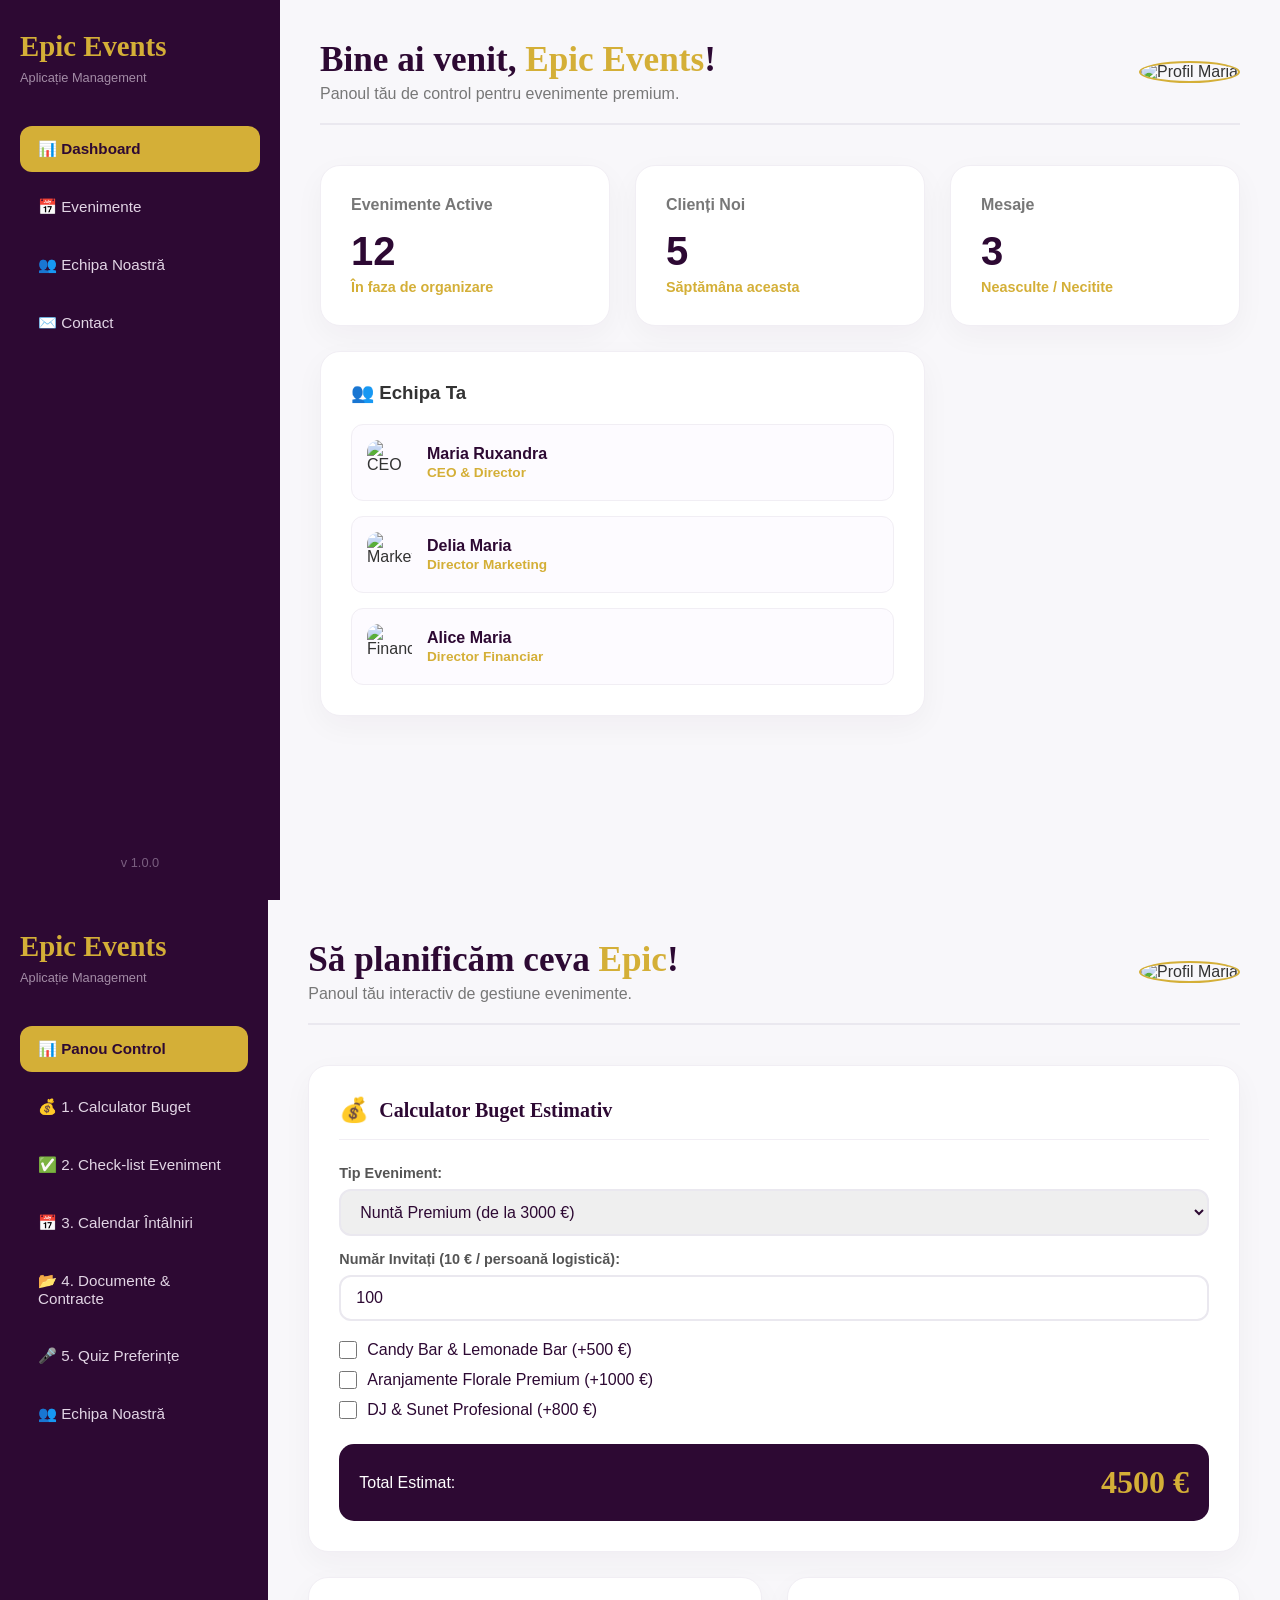
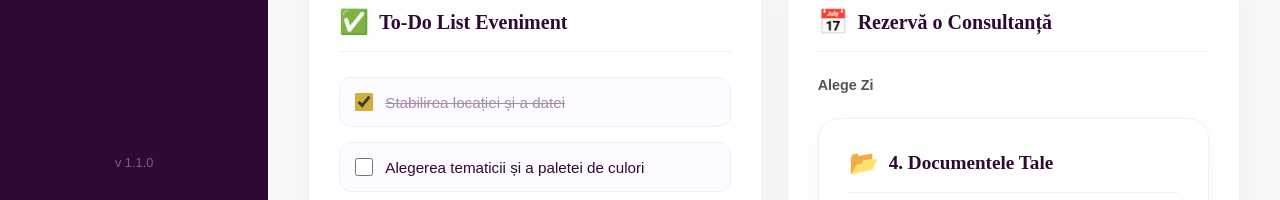
==== commit eca0d1de: "Update index.html" ====
--- a/index.html
+++ b/index.html
@@ -118,6 +118,8 @@
                 <a href="#calculator" class="nav-item">💰 1. Calculator Buget</a>
                 <a href="#checklist" class="nav-item">✅ 2. Check-list Eveniment</a>
                 <a href="#booking" class="nav-item">📅 3. Calendar Întâlniri</a>
+                <a href="#documents" class="nav-item">📂 4. Documente & Contracte</a>
+<a href="#quiz" class="nav-item">🎤 5. Quiz Preferințe</a>
                 <a href="#team" class="nav-item">👥 Echipa Noastră</a>
             </nav>
 
@@ -210,3 +212,38 @@
                     <div class="booking-box">
                         <div class="form-group">
                             <label>Alege Zi
+                                <div class="app-card wide-card" id="documents" style="margin-top: 25px; background: white; border-radius: 20px; padding: 30px; border: 1px solid #F1EEF4; box-shadow: 0 10px 30px rgba(45, 9, 51, 0.04);">
+    <div class="card-header" style="display: flex; align-items: center; gap: 10px; margin-bottom: 25px; border-bottom: 1px solid #F1EEF4; padding-bottom: 15px;">
+        <span class="icon" style="font-size: 1.5rem;">📂</span>
+        <h3 style="font-size: 1.2rem; color: #2D0933; font-family: 'Playfair Display', serif; font-weight: 700;">4. Documentele Tale</h3>
+    </div>
+    <ul class="document-list" style="list-style: none; display: flex; flex-direction: column; gap: 15px;">
+        <li style="display: flex; justify-content: space-between; align-items: center; background: #FDFBFF; padding: 15px; border-radius: 12px; border: 1px solid #F1EEF4;">
+            <div class="doc-info" style="display: flex; align-items: center; gap: 12px;">
+                <span class="doc-icon" style="font-size: 1.8rem;">📄</span>
+                <div>
+                    <h4 style="font-size: 0.95rem; color: #2D0933;">Contract Prestări Servicii.pdf</h4>
+                    <span style="font-size: 0.8rem; color: #777;">Semnat pe 15.10.2025</span>
+                </div>
+            </div>
+            <a href="#" class="download-btn" style="color: #D4AF37; font-size: 0.9rem; font-weight: 600; text-decoration: none;">Descarcă</a>
+        </li>
+    </ul>
+</div>
+
+<div class="app-card wide-card" id="quiz" style="margin-top: 25px; background: white; border-radius: 20px; padding: 30px; border: 1px solid #F1EEF4; box-shadow: 0 10px 30px rgba(45, 9, 51, 0.04);">
+    <div class="card-header" style="display: flex; align-items: center; gap: 10px; margin-bottom: 25px; border-bottom: 1px solid #F1EEF4; padding-bottom: 15px;">
+        <span class="icon" style="font-size: 1.5rem;">🎤</span>
+        <h3 style="font-size: 1.2rem; color: #2D0933; font-family: 'Playfair Display', serif; font-weight: 700;">5. Quiz Preferințe (Formular Stil)</h3>
+    </div>
+    <div class="quiz-box">
+        <div class="form-group" style="margin-bottom: 15px; display: flex; flex-direction: column; gap: 8px;">
+            <label style="font-size: 0.9rem; color: #555; font-weight: 600;">Ce vibe dorești pentru eveniment?</label>
+            <div class="radio-group" style="display: flex; flex-direction: column; gap: 10px;">
+                <label style="display: flex; align-items: center; gap: 10px; color: #2D0933; cursor: pointer;"><input type="radio" name="vibe" value="elegant" checked style="accent-color: #D4AF37; width: 18px; height: 18px;"> ✨ Elegant & Luxos</label>
+                <label style="display: flex; align-items: center; gap: 10px; color: #2D0933; cursor: pointer;"><input type="radio" name="vibe" value="boho" style="accent-color: #D4AF37; width: 18px; height: 18px;"> 🌿 Rustic / Boho-Chic</label>
+            </div>
+        </div>
+        <button class="gold-btn" onclick="alert('Preferințele au fost trimise!')" style="width: 100%; padding: 14px; background: #D4AF37; color: #2D0933; border: none; border-radius: 12px; font-size: 1rem; font-weight: 600; cursor: pointer; transition: all 0.3s ease;">Trimite Preferințele</button>
+    </div>
+</div>
--- a/style.css
+++ b/style.css
@@ -193,3 +193,283 @@
     font-size: 0.85rem;
     font-weight: 600;
 }
+/* ==========================================
+   💎 STIL PREMIUM DE APLICAȚIE (MOV + AUR)
+   ========================================== */
+
+* {
+    margin: 0;
+    padding: 0;
+    box-sizing: border-box;
+}
+
+body {
+    font-family: 'Poppins', sans-serif;
+    background-color: #F8F7FA;
+    overflow: hidden;
+    height: 100vh;
+}
+
+.app-container {
+    display: flex;
+    height: 100vh;
+    width: 100vw;
+}
+
+/* 📱 SIDEBAR - MENIU LATERAL */
+.sidebar {
+    width: 280px;
+    background-color: #2D0933; /* Movul tău de lux */
+    color: white;
+    display: flex;
+    flex-direction: column;
+    justify-content: space-between;
+    padding: 30px 20px;
+}
+
+.logo-area h2 {
+    font-family: 'Playfair Display', serif;
+    color: #D4AF37; /* Auriu */
+    font-size: 1.8rem;
+    margin-bottom: 5px;
+}
+
+.logo-area span {
+    font-size: 0.8rem;
+    color: #A38CA6;
+}
+
+.nav-menu {
+    display: flex;
+    flex-direction: column;
+    gap: 12px;
+    margin-top: 40px;
+    flex-grow: 1;
+}
+
+.nav-item {
+    color: #E2D5E5;
+    text-decoration: none;
+    padding: 14px 18px;
+    border-radius: 12px;
+    font-size: 0.95rem;
+    font-weight: 500;
+    transition: all 0.3s ease;
+}
+
+.nav-item:hover, .nav-item.active {
+    background-color: #D4AF37;
+    color: #2D0933;
+    font-weight: 600;
+}
+
+.sidebar-footer {
+    color: #7A5F80;
+    font-size: 0.8rem;
+    text-align: center;
+}
+
+/* 💻 CONȚINUTUL PRINCIPAL */
+.main-content {
+    flex-grow: 1;
+    background-color: #F8F7FA;
+    padding: 40px;
+    overflow-y: auto;
+}
+
+.app-header {
+    display: flex;
+    justify-content: space-between;
+    align-items: center;
+    margin-bottom: 40px;
+    border-bottom: 2px solid #EAE8EF;
+    padding-bottom: 20px;
+}
+
+.welcome h1 {
+    font-family: 'Playfair Display', serif;
+    font-weight: 700;
+    font-size: 2.2rem;
+    color: #2D0933;
+}
+
+.gold-text {
+    color: #D4AF37;
+}
+
+.welcome p {
+    color: #777;
+    margin-top: 5px;
+}
+
+.avatar {
+    width: 50px;
+    height: 50px;
+    border-radius: 50%;
+    border: 2px solid #D4AF37;
+    object-fit: cover;
+}
+
+/* 📊 GRILA DE FUNCȚIONALITĂȚI */
+.app-sections-grid {
+    display: grid;
+    grid-template-columns: repeat(2, 1fr);
+    gap: 25px;
+}
+
+@media (max-width: 900px) {
+    .app-sections-grid { grid-template-columns: 1fr; }
+}
+
+.app-card {
+    background: white;
+    border-radius: 20px;
+    padding: 30px;
+    box-shadow: 0 10px 30px rgba(45, 9, 51, 0.04);
+    border: 1px solid #F1EEF4;
+    transition: transform 0.3s ease;
+}
+
+.app-card:hover { transform: translateY(-3px); }
+
+.wide-card {
+    grid-column: span 2;
+}
+
+.card-header {
+    display: flex;
+    align-items: center;
+    gap: 10px;
+    margin-bottom: 25px;
+    border-bottom: 1px solid #F1EEF4;
+    padding-bottom: 15px;
+}
+
+.card-header h3 {
+    font-size: 1.25rem;
+    color: #2D0933;
+    font-family: 'Playfair Display', serif;
+    font-weight: 700;
+}
+
+.icon { font-size: 1.5rem; }
+
+/* 🔧 STILURI FORMULARE ȘI ELEMENTE */
+.form-group {
+    margin-bottom: 15px;
+    display: flex;
+    flex-direction: column;
+    gap: 8px;
+}
+
+.form-group label {
+    font-size: 0.9rem;
+    color: #555;
+    font-weight: 600;
+}
+
+select, input[type="number"], input[type="date"] {
+    padding: 12px 15px;
+    border: 2px solid #EAE8EF;
+    border-radius: 12px;
+    font-size: 1rem;
+    font-family: 'Poppins', sans-serif;
+    color: #2D0933;
+    outline: none;
+    transition: border-color 0.3s ease;
+}
+
+select:focus, input:focus {
+    border-color: #D4AF37;
+}
+
+.checkboxes {
+    display: flex;
+    flex-direction: column;
+    gap: 12px;
+    margin: 20px 0;
+}
+
+.checkboxes label {
+    display: flex;
+    align-items: center;
+    gap: 10px;
+    font-size: 1rem;
+    color: #2D0933;
+    font-weight: 400;
+    cursor: pointer;
+}
+
+input[type="checkbox"] {
+    accent-color: #D4AF37; /* Checkbox auriu */
+    width: 18px;
+    height: 18px;
+}
+
+/* TOTAL BOX (Calculator) */
+.total-box {
+    background-color: #2D0933;
+    color: white;
+    padding: 20px;
+    border-radius: 15px;
+    display: flex;
+    justify-content: space-between;
+    align-items: center;
+    margin-top: 25px;
+}
+
+.total-box h2 {
+    color: #D4AF37;
+    font-family: 'Playfair Display', serif;
+    font-size: 2rem;
+}
+
+/* 📜 STIL TO-DO LIST (Check-list) */
+.todo-list {
+    list-style: none;
+    display: flex;
+    flex-direction: column;
+    gap: 15px;
+}
+
+.todo-list li {
+    display: flex;
+    align-items: center;
+    gap: 12px;
+    background: #FDFBFF;
+    padding: 15px;
+    border-radius: 12px;
+    border: 1px solid #F1EEF4;
+}
+
+.todo-list label {
+    color: #2D0933;
+    font-size: 0.95rem;
+    cursor: pointer;
+}
+
+input[type="checkbox"]:checked + label {
+    text-decoration: line-through;
+    color: #A38CA6;
+}
+
+/* 🛎️ BUTOANE AURII */
+.gold-btn {
+    width: 100%;
+    padding: 15px;
+    background: #D4AF37;
+    color: #2D0933;
+    border: none;
+    border-radius: 12px;
+    font-size: 1rem;
+    font-weight: 600;
+    cursor: pointer;
+    font-family: 'Poppins', sans-serif;
+    transition: all 0.3s ease;
+    margin-top: 15px;
+}
+
+.gold-btn:hover {
+    background-color: #2D0933;
+    color: #D4AF37;
+}
--- a/style.css
+++ b/style.css
@@ -193,3 +193,283 @@
     font-size: 0.85rem;
     font-weight: 600;
 }
+/* ==========================================
+   💎 STIL PREMIUM DE APLICAȚIE (MOV + AUR)
+   ========================================== */
+
+* {
+    margin: 0;
+    padding: 0;
+    box-sizing: border-box;
+}
+
+body {
+    font-family: 'Poppins', sans-serif;
+    background-color: #F8F7FA;
+    overflow: hidden;
+    height: 100vh;
+}
+
+.app-container {
+    display: flex;
+    height: 100vh;
+    width: 100vw;
+}
+
+/* 📱 SIDEBAR - MENIU LATERAL */
+.sidebar {
+    width: 280px;
+    background-color: #2D0933; /* Movul tău de lux */
+    color: white;
+    display: flex;
+    flex-direction: column;
+    justify-content: space-between;
+    padding: 30px 20px;
+}
+
+.logo-area h2 {
+    font-family: 'Playfair Display', serif;
+    color: #D4AF37; /* Auriu */
+    font-size: 1.8rem;
+    margin-bottom: 5px;
+}
+
+.logo-area span {
+    font-size: 0.8rem;
+    color: #A38CA6;
+}
+
+.nav-menu {
+    display: flex;
+    flex-direction: column;
+    gap: 12px;
+    margin-top: 40px;
+    flex-grow: 1;
+}
+
+.nav-item {
+    color: #E2D5E5;
+    text-decoration: none;
+    padding: 14px 18px;
+    border-radius: 12px;
+    font-size: 0.95rem;
+    font-weight: 500;
+    transition: all 0.3s ease;
+}
+
+.nav-item:hover, .nav-item.active {
+    background-color: #D4AF37;
+    color: #2D0933;
+    font-weight: 600;
+}
+
+.sidebar-footer {
+    color: #7A5F80;
+    font-size: 0.8rem;
+    text-align: center;
+}
+
+/* 💻 CONȚINUTUL PRINCIPAL */
+.main-content {
+    flex-grow: 1;
+    background-color: #F8F7FA;
+    padding: 40px;
+    overflow-y: auto;
+}
+
+.app-header {
+    display: flex;
+    justify-content: space-between;
+    align-items: center;
+    margin-bottom: 40px;
+    border-bottom: 2px solid #EAE8EF;
+    padding-bottom: 20px;
+}
+
+.welcome h1 {
+    font-family: 'Playfair Display', serif;
+    font-weight: 700;
+    font-size: 2.2rem;
+    color: #2D0933;
+}
+
+.gold-text {
+    color: #D4AF37;
+}
+
+.welcome p {
+    color: #777;
+    margin-top: 5px;
+}
+
+.avatar {
+    width: 50px;
+    height: 50px;
+    border-radius: 50%;
+    border: 2px solid #D4AF37;
+    object-fit: cover;
+}
+
+/* 📊 GRILA DE FUNCȚIONALITĂȚI */
+.app-sections-grid {
+    display: grid;
+    grid-template-columns: repeat(2, 1fr);
+    gap: 25px;
+}
+
+@media (max-width: 900px) {
+    .app-sections-grid { grid-template-columns: 1fr; }
+}
+
+.app-card {
+    background: white;
+    border-radius: 20px;
+    padding: 30px;
+    box-shadow: 0 10px 30px rgba(45, 9, 51, 0.04);
+    border: 1px solid #F1EEF4;
+    transition: transform 0.3s ease;
+}
+
+.app-card:hover { transform: translateY(-3px); }
+
+.wide-card {
+    grid-column: span 2;
+}
+
+.card-header {
+    display: flex;
+    align-items: center;
+    gap: 10px;
+    margin-bottom: 25px;
+    border-bottom: 1px solid #F1EEF4;
+    padding-bottom: 15px;
+}
+
+.card-header h3 {
+    font-size: 1.25rem;
+    color: #2D0933;
+    font-family: 'Playfair Display', serif;
+    font-weight: 700;
+}
+
+.icon { font-size: 1.5rem; }
+
+/* 🔧 STILURI FORMULARE ȘI ELEMENTE */
+.form-group {
+    margin-bottom: 15px;
+    display: flex;
+    flex-direction: column;
+    gap: 8px;
+}
+
+.form-group label {
+    font-size: 0.9rem;
+    color: #555;
+    font-weight: 600;
+}
+
+select, input[type="number"], input[type="date"] {
+    padding: 12px 15px;
+    border: 2px solid #EAE8EF;
+    border-radius: 12px;
+    font-size: 1rem;
+    font-family: 'Poppins', sans-serif;
+    color: #2D0933;
+    outline: none;
+    transition: border-color 0.3s ease;
+}
+
+select:focus, input:focus {
+    border-color: #D4AF37;
+}
+
+.checkboxes {
+    display: flex;
+    flex-direction: column;
+    gap: 12px;
+    margin: 20px 0;
+}
+
+.checkboxes label {
+    display: flex;
+    align-items: center;
+    gap: 10px;
+    font-size: 1rem;
+    color: #2D0933;
+    font-weight: 400;
+    cursor: pointer;
+}
+
+input[type="checkbox"] {
+    accent-color: #D4AF37; /* Checkbox auriu */
+    width: 18px;
+    height: 18px;
+}
+
+/* TOTAL BOX (Calculator) */
+.total-box {
+    background-color: #2D0933;
+    color: white;
+    padding: 20px;
+    border-radius: 15px;
+    display: flex;
+    justify-content: space-between;
+    align-items: center;
+    margin-top: 25px;
+}
+
+.total-box h2 {
+    color: #D4AF37;
+    font-family: 'Playfair Display', serif;
+    font-size: 2rem;
+}
+
+/* 📜 STIL TO-DO LIST (Check-list) */
+.todo-list {
+    list-style: none;
+    display: flex;
+    flex-direction: column;
+    gap: 15px;
+}
+
+.todo-list li {
+    display: flex;
+    align-items: center;
+    gap: 12px;
+    background: #FDFBFF;
+    padding: 15px;
+    border-radius: 12px;
+    border: 1px solid #F1EEF4;
+}
+
+.todo-list label {
+    color: #2D0933;
+    font-size: 0.95rem;
+    cursor: pointer;
+}
+
+input[type="checkbox"]:checked + label {
+    text-decoration: line-through;
+    color: #A38CA6;
+}
+
+/* 🛎️ BUTOANE AURII */
+.gold-btn {
+    width: 100%;
+    padding: 15px;
+    background: #D4AF37;
+    color: #2D0933;
+    border: none;
+    border-radius: 12px;
+    font-size: 1rem;
+    font-weight: 600;
+    cursor: pointer;
+    font-family: 'Poppins', sans-serif;
+    transition: all 0.3s ease;
+    margin-top: 15px;
+}
+
+.gold-btn:hover {
+    background-color: #2D0933;
+    color: #D4AF37;
+}
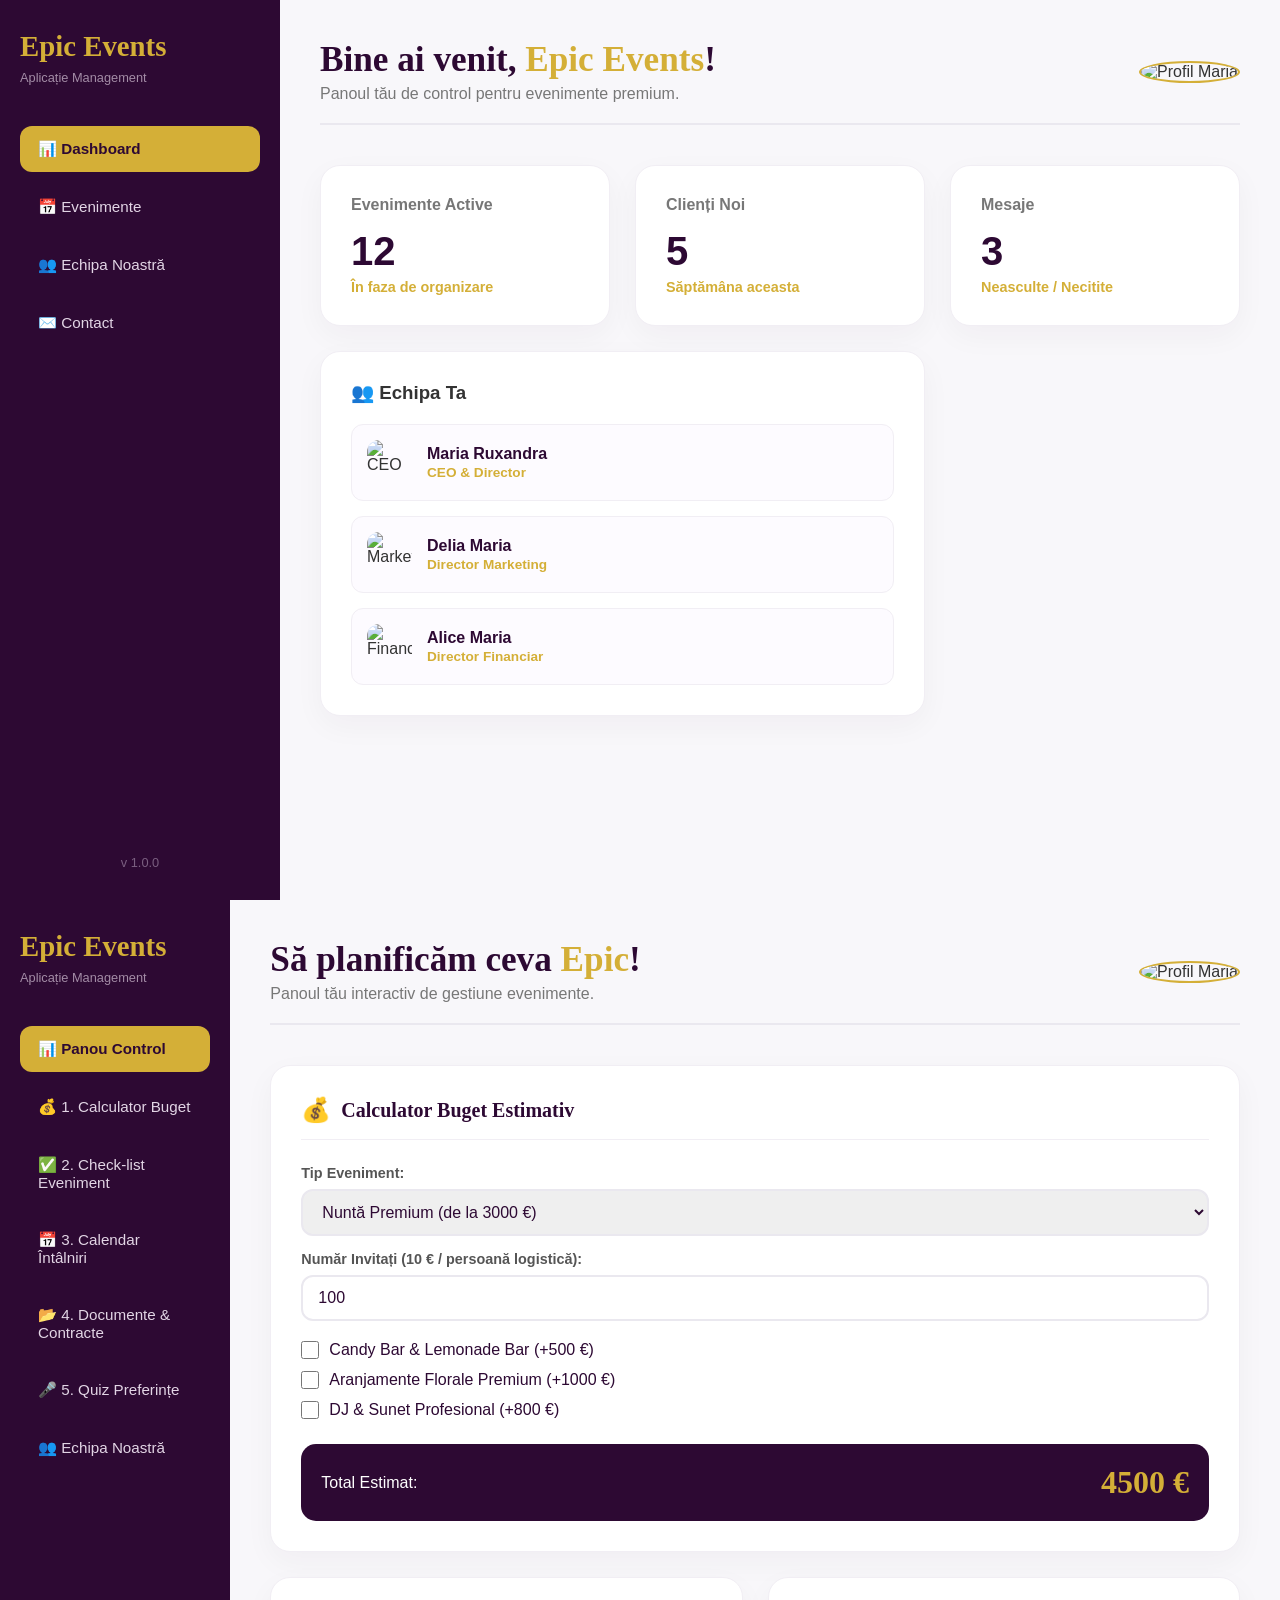
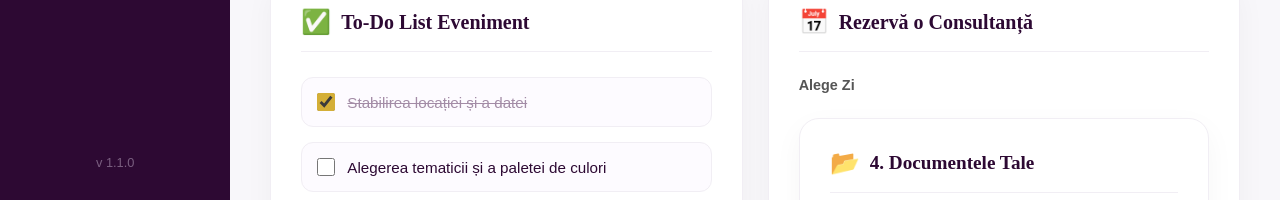
==== commit 9b1b3c25: "Update index.html" ====
--- a/index.html
+++ b/index.html
@@ -247,3 +247,79 @@
         <button class="gold-btn" onclick="alert('Preferințele au fost trimise!')" style="width: 100%; padding: 14px; background: #D4AF37; color: #2D0933; border: none; border-radius: 12px; font-size: 1rem; font-weight: 600; cursor: pointer; transition: all 0.3s ease;">Trimite Preferințele</button>
     </div>
 </div>
+<div class="app-card wide-card" style="margin-top: 25px; background: white; border-radius: 20px; padding: 30px; border: 1px solid #F1EEF4; box-shadow: 0 10px 30px rgba(45, 9, 51, 0.04);">
+    <div class="card-header" style="display: flex; align-items: center; gap: 10px; margin-bottom: 25px; border-bottom: 1px solid #F1EEF4; padding-bottom: 15px;">
+        <span class="icon" style="font-size: 1.5rem;">🕒</span>
+        <h3 style="font-size: 1.2rem; color: #2D0933; font-family: 'Playfair Display', serif; font-weight: 700;">Zile rămase până la evenimentul tău</h3>
+    </div>
+    <div style="display: flex; justify-content: space-around; align-items: center; background: #2D0933; padding: 25px; border-radius: 15px; color: white;">
+        <div style="text-align: center;">
+            <h2 style="color: #D4AF37; font-family: 'Playfair Display', serif; font-size: 2.5rem;">120</h2>
+            <span style="font-size: 0.85rem; color: #A38CA6;">ZILE</span>
+        </div>
+        <div style="text-align: center;">
+            <h2 style="color: #D4AF37; font-family: 'Playfair Display', serif; font-size: 2.5rem;">14</h2>
+            <span style="font-size: 0.85rem; color: #A38CA6;">ORE</span>
+        </div>
+        <div style="text-align: center;">
+            <h2 style="color: #D4AF37; font-family: 'Playfair Display', serif; font-size: 2.5rem;">35</h2>
+            <span style="font-size: 0.85rem; color: #A38CA6;">MINUTE</span>
+        </div>
+    </div>
+</div>
+
+
+<div class="app-card" style="margin-top: 25px; background: white; border-radius: 20px; padding: 30px; border: 1px solid #F1EEF4; box-shadow: 0 10px 30px rgba(45, 9, 51, 0.04);">
+    <div class="card-header" style="display: flex; align-items: center; gap: 10px; margin-bottom: 25px; border-bottom: 1px solid #F1EEF4; padding-bottom: 15px;">
+        <span class="icon" style="font-size: 1.5rem;">🪑</span>
+        <h3 style="font-size: 1.2rem; color: #2D0933; font-family: 'Playfair Display', serif; font-weight: 700;">Planificator de Mese</h3>
+    </div>
+    <div style="display: flex; flex-direction: column; gap: 15px;">
+        <div style="background: #FDFBFF; padding: 15px; border-radius: 12px; border: 1px solid #F1EEF4;">
+            <h4 style="color: #2D0933; margin-bottom: 10px;">Masa 1 (Familia Mirelui)</h4>
+            <span style="font-size: 0.9rem; color: #777;">Invitați adăugați: Ion Popescu, Maria Popescu...</span>
+        </div>
+        <div style="background: #FDFBFF; padding: 15px; border-radius: 12px; border: 1px solid #F1EEF4;">
+            <h4 style="color: #2D0933; margin-bottom: 10px;">Masa 2 (Prieteni Facultate)</h4>
+            <span style="font-size: 0.9rem; color: #777;">Invitați adăugați: Alex, Delia, Cristi...</span>
+        </div>
+        <button style="width: 100%; padding: 14px; background: #D4AF37; color: #2D0933; border: none; border-radius: 12px; font-size: 1rem; font-weight: 600; cursor: pointer;">+ Adaugă o masă nouă</button>
+    </div>
+</div>
+
+
+<div class="app-card" style="margin-top: 25px; background: white; border-radius: 20px; padding: 30px; border: 1px solid #F1EEF4; box-shadow: 0 10px 30px rgba(45, 9, 51, 0.04);">
+    <div class="card-header" style="display: flex; align-items: center; gap: 10px; margin-bottom: 25px; border-bottom: 1px solid #F1EEF4; padding-bottom: 15px;">
+        <span class="icon" style="font-size: 1.5rem;">🎵</span>
+        <h3 style="font-size: 1.2rem; color: #2D0933; font-family: 'Playfair Display', serif; font-weight: 700;">Preferințe Muzicale</h3>
+    </div>
+    <div style="display: flex; flex-direction: column; gap: 15px;">
+        <div>
+            <label style="font-size: 0.9rem; color: #555; font-weight: 600;">Melodia pentru Dansul Mirilor:</label>
+            <input type="text" placeholder="Ex: Perfect - Ed Sheeran" style="width: 100%; padding: 12px; border-radius: 12px; border: 2px solid #EAE8EF; margin-top: 5px;">
+        </div>
+        <div>
+            <label style="font-size: 0.9rem; color: #555; font-weight: 600;">Piese obligatorii pentru DJ (Must-play):</label>
+            <textarea rows="3" placeholder="Scrie piesele preferate..." style="width: 100%; padding: 12px; border-radius: 12px; border: 2px solid #EAE8EF; margin-top: 5px; font-family: sans-serif;"></textarea>
+        </div>
+        <button style="width: 100%; padding: 14px; background: #D4AF37; color: #2D0933; border: none; border-radius: 12px; font-size: 1rem; font-weight: 600; cursor: pointer;">Salvează Playlist-ul</button>
+    </div>
+</div>
+
+
+<div class="app-card wide-card" style="margin-top: 25px; background: white; border-radius: 20px; padding: 30px; border: 1px solid #F1EEF4; box-shadow: 0 10px 30px rgba(45, 9, 51, 0.04);">
+    <div class="card-header" style="display: flex; align-items: center; gap: 10px; margin-bottom: 25px; border-bottom: 1px solid #F1EEF4; padding-bottom: 15px;">
+        <span class="icon" style="font-size: 1.5rem;">📷</span>
+        <h3 style="font-size: 1.2rem; color: #2D0933; font-family: 'Playfair Display', serif; font-weight: 700;">Inspiră-te (Adaugă la favorite)</h3>
+    </div>
+    <div style="display: grid; grid-template-columns: repeat(auto-fit, minmax(150px, 1fr)); gap: 15px;">
+        <div style="position: relative; border-radius: 15px; overflow: hidden; height: 200px;">
+            <img src="https://images.unsplash.com/photo-1519225421980-715cb0215aed?auto=format&fit=crop&w=300" alt="Decor" style="width: 100%; height: 100%; object-fit: cover;">
+            <span onclick="this.innerText = (this.innerText === '❤️' ? '🤍' : '❤️')" style="position: absolute; top: 10px; right: 10px; background: white; padding: 5px 8px; border-radius: 50%; cursor: pointer;">🤍</span>
+        </div>
+        <div style="position: relative; border-radius: 15px; overflow: hidden; height: 200px;">
+            <img src="https://images.unsplash.com/photo-1464366400600-7168b8af9bc3?auto=format&fit=crop&w=300" alt="Tort" style="width: 100%; height: 100%; object-fit: cover;">
+            <span onclick="this.innerText = (this.innerText === '❤️' ? '🤍' : '❤️')" style="position: absolute; top: 10px; right: 10px; background: white; padding: 5px 8px; border-radius: 50%; cursor: pointer;">🤍</span>
+        </div>
+        <div style="position: relative; border-radius: 15px; overflow: hidden; height: 200px;">
+            <img src="
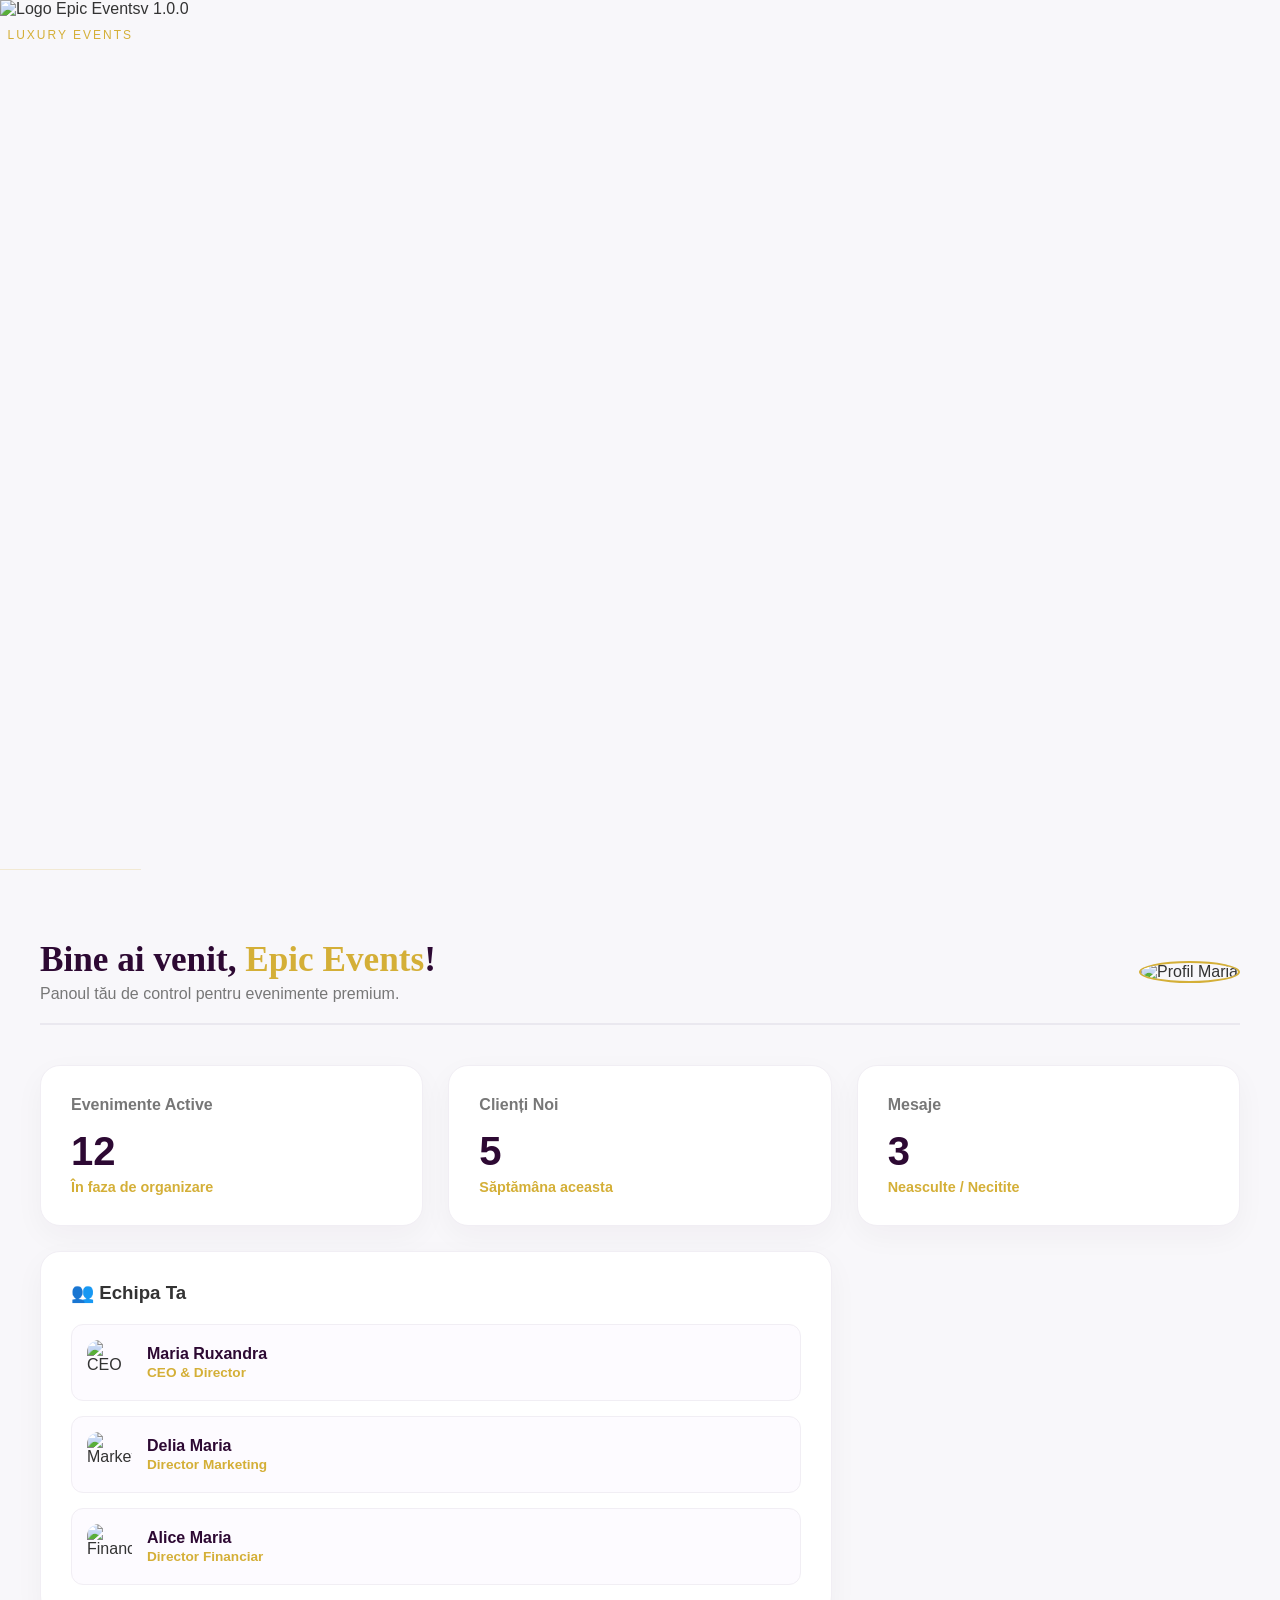
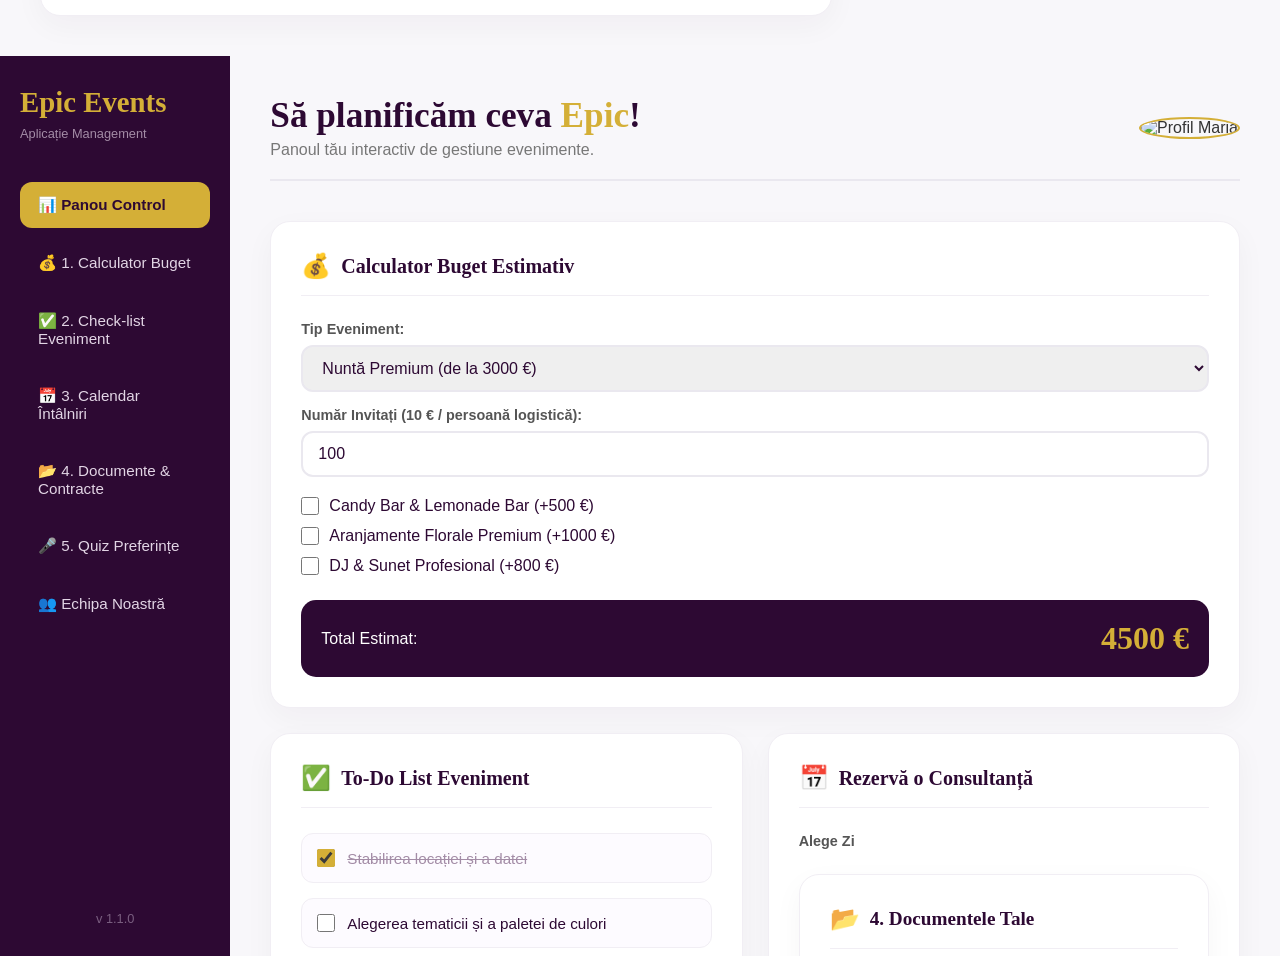
==== commit 4a97de7d: "Update index.html" ====
--- a/index.html
+++ b/index.html
@@ -11,20 +11,11 @@
 
     <div class="app-container">
         
-        <aside class="sidebar">
-            <div class="logo-area">
-                <h2>Epic Events</h2>
-                <span>Aplicație Management</span>
-            </div>
-            
-            <nav class="nav-menu">
-                <a href="#dashboard" class="nav-item active">📊 Dashboard</a>
-                <a href="#events" class="nav-item">📅 Evenimente</a>
-                <a href="#team" class="nav-item">👥 Echipa Noastră</a>
-                <a href="#contact" class="nav-item">✉️ Contact</a>
-            </nav>
-
-            <div class="sidebar-footer">
+        <div class="logo-area" style="text-align: center; margin-bottom: 30px; padding-bottom: 15px; border-bottom: 1px solid rgba(212,175,55,0.2);">
+    <img src="logo.png" alt="Logo Epic Events" style="max-width: 160px; height: auto; display: block; margin: 0 auto;">
+    <span style="font-size: 0.75rem; color: #D4AF37; letter-spacing: 2px; text-transform: uppercase; margin-top: 10px; display: block;">Luxury Events</span>
+</div>
+          
                 <p>v 1.0.0</p>
             </div>
         </aside>
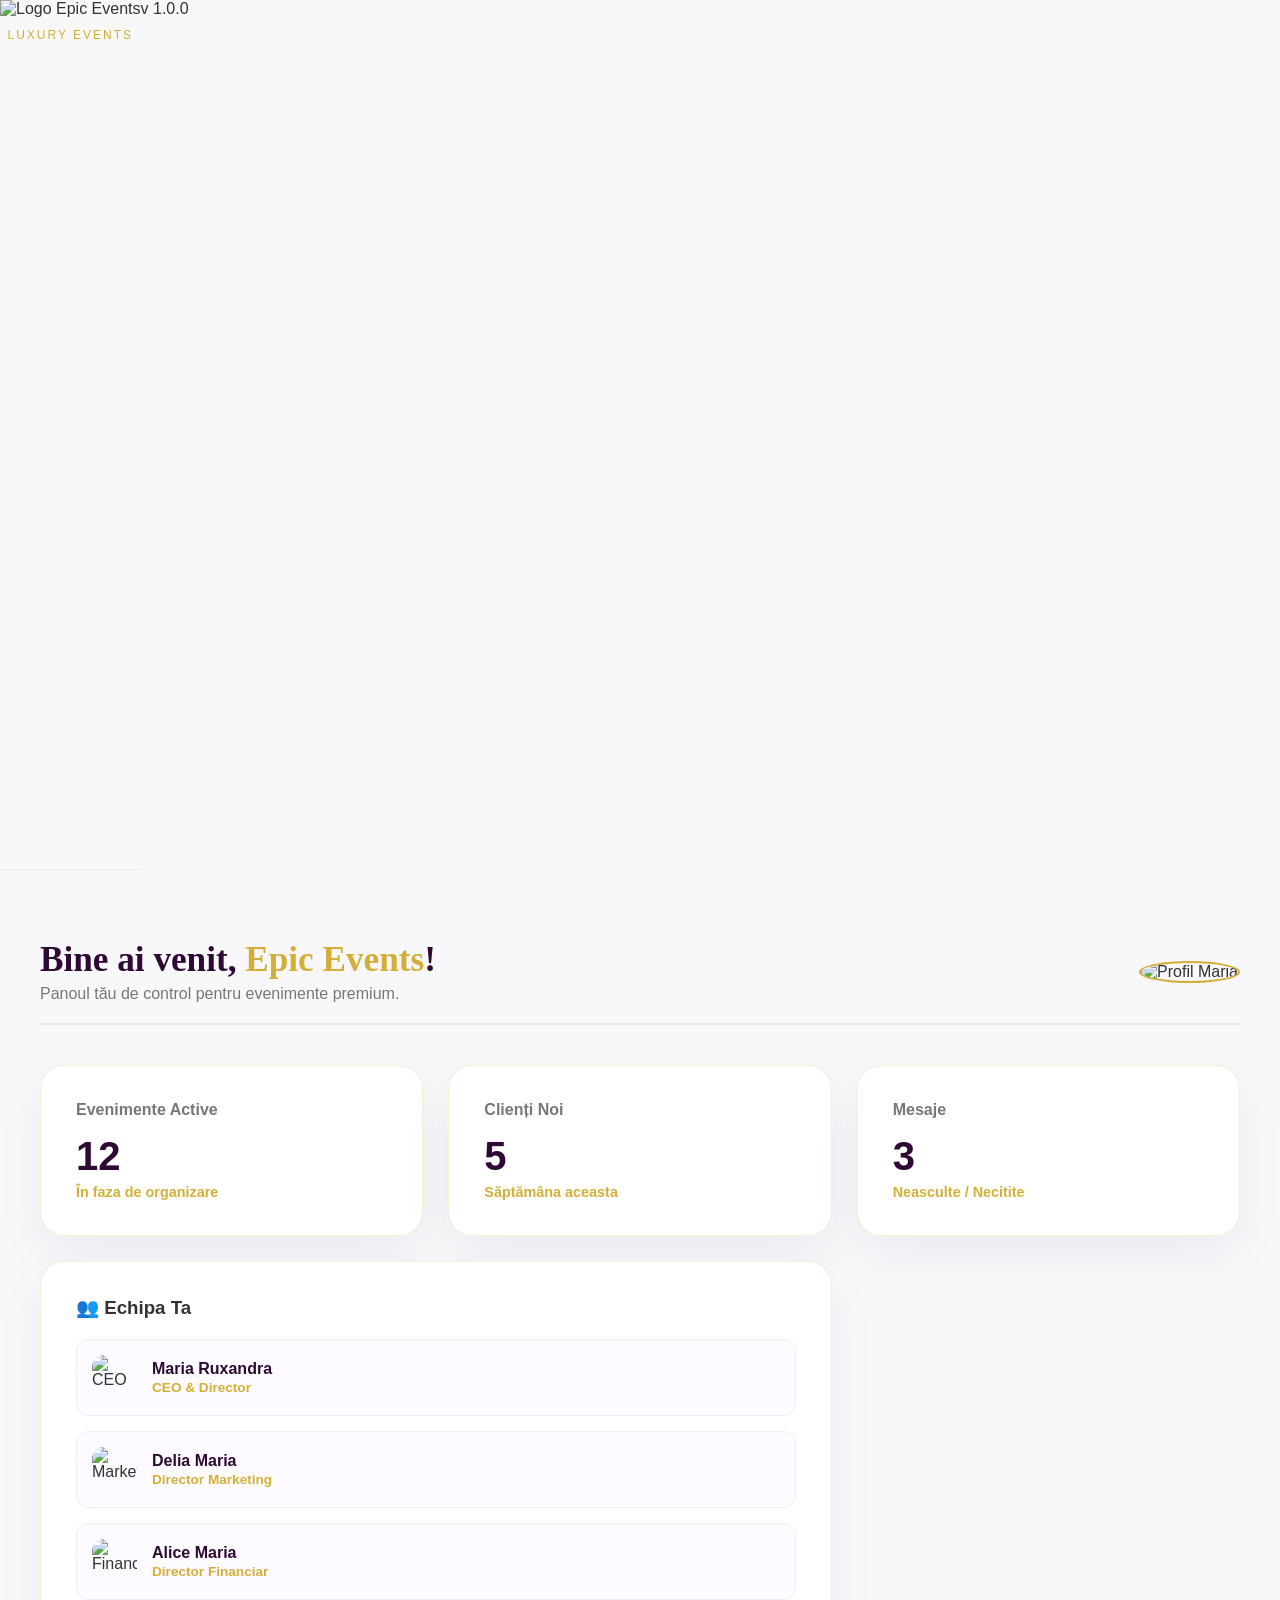
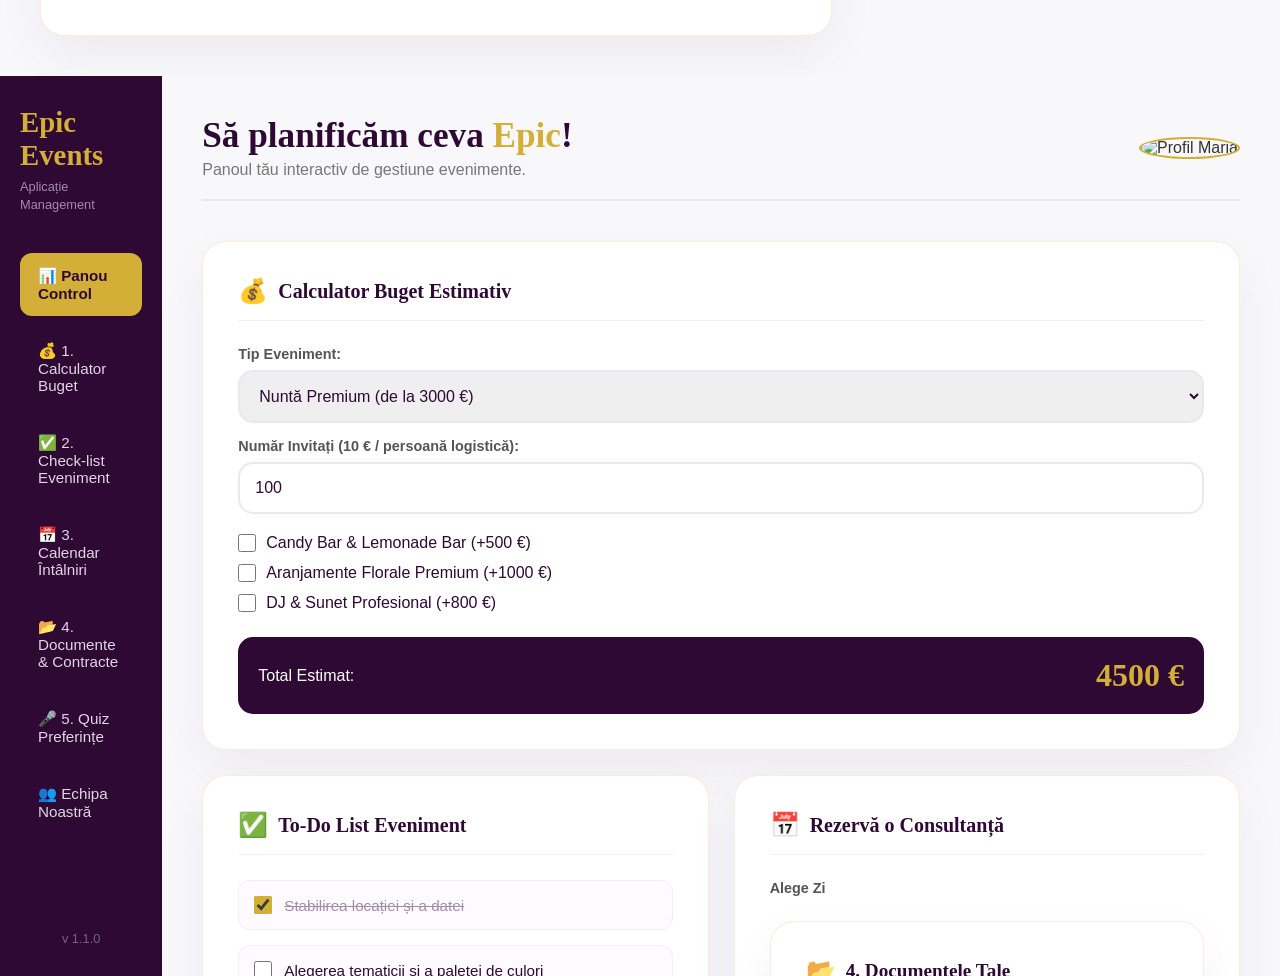
==== commit b2f7924c: "Add event details and reviews section to index.html" ====
--- a/index.html
+++ b/index.html
@@ -314,3 +314,31 @@
         </div>
         <div style="position: relative; border-radius: 15px; overflow: hidden; height: 200px;">
             <img src="
+<div class="app-card wide-card" style="margin-top: 30px; background: white; border-radius: 24px; padding: 35px; border: 1px solid rgba(212, 175, 55, 0.2); box-shadow: 0 20px 50px rgba(45, 9, 51, 0.05);">
+    <div style="display: flex; align-items: center; gap: 20px;">
+        <div style="background: linear-gradient(135deg, #D4AF37 0%, #FBF5B7 100%); width: 80px; height: 80px; border-radius: 50%; display: flex; align-items: center; justify-content: center; font-size: 2rem; color: #2D0933; font-weight: bold; border: 3px solid #ffffff; box-shadow: 0 10px 20px rgba(0,0,0,0.1);">
+            AM
+        </div>
+        <div>
+            <h2 style="font-family: 'Playfair Display', serif; color: #2D0933; font-size: 1.8rem;">Evenimentul lui Alex & Maria</h2>
+            <p style="color: #D4AF37; font-weight: 600; font-size: 1rem; letter-spacing: 1px;">📅 Data: 14 Iunie 2026 | Locație: Palatul Regal</p>
+            <span style="font-size: 0.85rem; color: #777; background: #F8F7FA; padding: 5px 10px; border-radius: 20px; display: inline-block; margin-top: 5px;">Status: În organizare activă</span>
+        </div>
+    </div>
+</div>
+
+
+<div class="app-card" style="margin-top: 30px; background: white; border-radius: 24px; padding: 35px; border: 1px solid rgba(212, 175, 55, 0.2); box-shadow: 0 20px 50px rgba(45, 9, 51, 0.05);">
+    <div class="card-header" style="display: flex; align-items: center; gap: 10px; margin-bottom: 25px; border-bottom: 1px solid #F1EEF4; padding-bottom: 15px;">
+        <span class="icon" style="font-size: 1.5rem;">🌟</span>
+        <h3 style="font-size: 1.25rem; color: #2D0933; font-family: 'Playfair Display', serif; font-weight: 700;">Ce spun mirii noștri (Recenzii)</h3>
+    </div>
+    <div style="display: flex; flex-direction: column; gap: 15px;">
+        <div style="background: #FDFBFF; padding: 20px; border-radius: 16px; border: 1px solid #F1EEF4; position: relative;">
+            <span style="color: #D4AF37; font-size: 1.2rem; font-weight: bold;">⭐⭐⭐⭐⭐</span>
+            <p style="color: #2D0933; font-style: italic; margin-top: 10px; font-size: 0.95rem;">"Echipa Epic Events ne-a salvat nunta! Totul a fost impecabil aranjat, iar aplicația ne-a scăpat de stres."</p>
+            <h4 style="color: #D4AF37; font-size: 0.9rem; margin-top: 10px; font-weight: 600;">- Ioana & Radu</h4>
+        </div>
+        <div style="background: #FDFBFF; padding: 20px; border-radius: 16px; border: 1px solid #F1EEF4;">
+            <span style="color: #D4AF37; font-size: 1.2rem; font-weight: bold;">⭐⭐⭐⭐⭐</span>
+            <p style="color: #2D0933; font-style: italic; margin-top: 10px; font-size: 0.95rem;">"Profesionalism la superlativ. Recomandăm
--- a/style.css
+++ b/style.css
@@ -473,3 +473,46 @@
     background-color: #2D0933;
     color: #D4AF37;
 }
+/* ==========================================
+   💎 STILUL SUPREM DELUXE (DOAR ADAUGĂ LA FINAL)
+   ========================================== */
+
+/* Toate cardurile devin super elegante cu margini aurii fine */
+.app-card {
+    background: #ffffff !important;
+    border-radius: 24px !important;
+    padding: 35px !important;
+    border: 1px solid rgba(212, 175, 55, 0.2) !important; /* Margine aurie fină */
+    box-shadow: 0 20px 50px rgba(45, 9, 51, 0.05) !important;
+}
+
+/* Butoanele devin catifelate și strălucitoare */
+.gold-btn {
+    background: linear-gradient(135deg, #D4AF37 0%, #FBF5B7 100%) !important; /* Gradient auriu */
+    color: #2D0933 !important;
+    font-weight: 700 !important;
+    border-radius: 50px !important;
+    text-transform: uppercase;
+    letter-spacing: 1px;
+    border: none !important;
+    cursor: pointer;
+    box-shadow: 0 10px 25px rgba(212, 175, 55, 0.2) !important;
+    transition: all 0.3s ease !important;
+}
+
+.gold-btn:hover {
+    transform: translateY(-3px) !important;
+    box-shadow: 0 15px 30px rgba(212, 175, 55, 0.4) !important;
+}
+
+/* Căsuțele unde scriu clienții devin mai rotunjite */
+input, select, textarea {
+    border-radius: 15px !important;
+    border: 2px solid #EAE8EF !important;
+    padding: 15px !important;
+    font-size: 1rem !important;
+}
+
+input:focus, select:focus {
+    border-color: #D4AF37 !important; /* Se aprind în auriu când dai click */
+}
--- a/style.css
+++ b/style.css
@@ -473,3 +473,46 @@
     background-color: #2D0933;
     color: #D4AF37;
 }
+/* ==========================================
+   💎 STILUL SUPREM DELUXE (DOAR ADAUGĂ LA FINAL)
+   ========================================== */
+
+/* Toate cardurile devin super elegante cu margini aurii fine */
+.app-card {
+    background: #ffffff !important;
+    border-radius: 24px !important;
+    padding: 35px !important;
+    border: 1px solid rgba(212, 175, 55, 0.2) !important; /* Margine aurie fină */
+    box-shadow: 0 20px 50px rgba(45, 9, 51, 0.05) !important;
+}
+
+/* Butoanele devin catifelate și strălucitoare */
+.gold-btn {
+    background: linear-gradient(135deg, #D4AF37 0%, #FBF5B7 100%) !important; /* Gradient auriu */
+    color: #2D0933 !important;
+    font-weight: 700 !important;
+    border-radius: 50px !important;
+    text-transform: uppercase;
+    letter-spacing: 1px;
+    border: none !important;
+    cursor: pointer;
+    box-shadow: 0 10px 25px rgba(212, 175, 55, 0.2) !important;
+    transition: all 0.3s ease !important;
+}
+
+.gold-btn:hover {
+    transform: translateY(-3px) !important;
+    box-shadow: 0 15px 30px rgba(212, 175, 55, 0.4) !important;
+}
+
+/* Căsuțele unde scriu clienții devin mai rotunjite */
+input, select, textarea {
+    border-radius: 15px !important;
+    border: 2px solid #EAE8EF !important;
+    padding: 15px !important;
+    font-size: 1rem !important;
+}
+
+input:focus, select:focus {
+    border-color: #D4AF37 !important; /* Se aprind în auriu când dai click */
+}
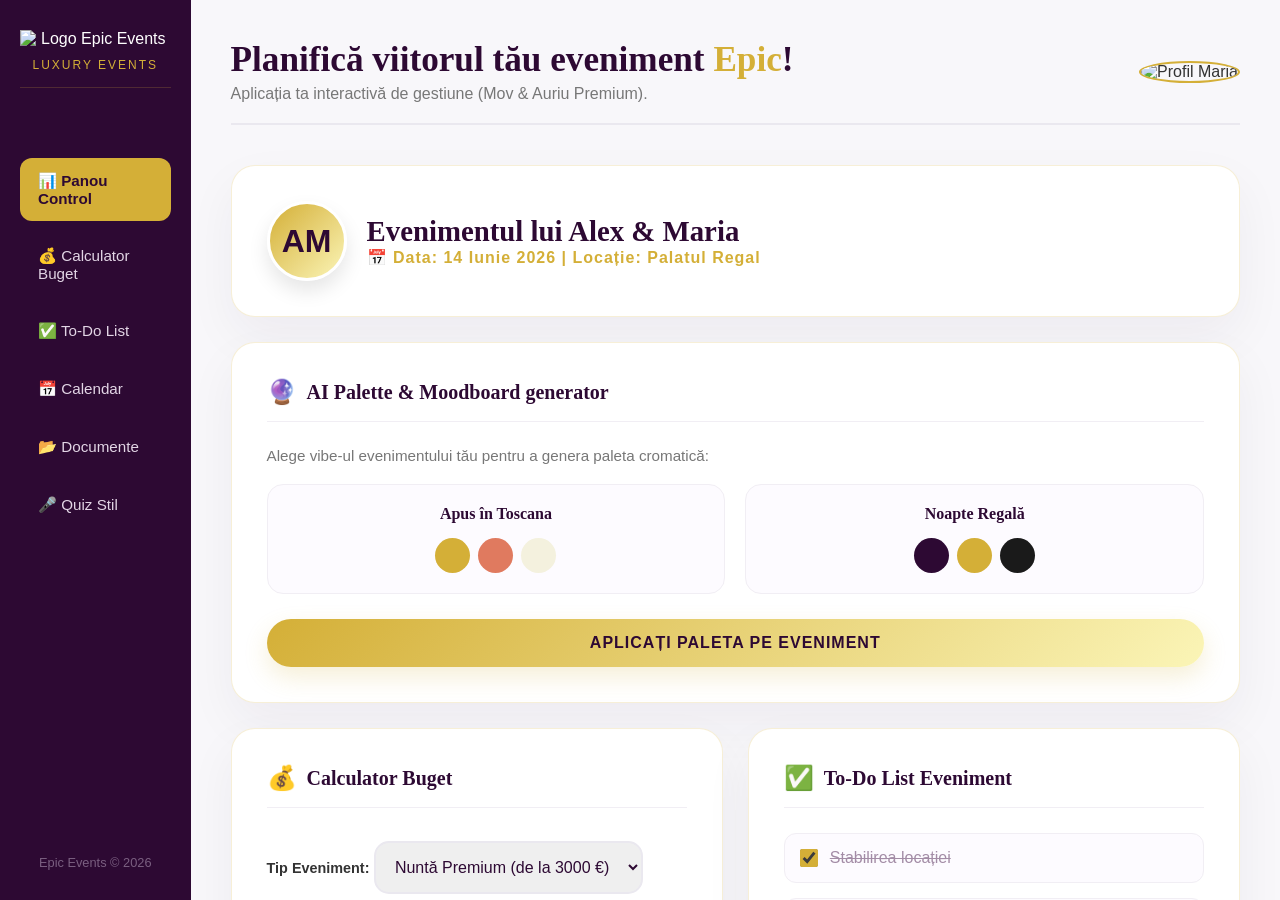
==== commit e19cce33: "Update index.html" ====
--- a/index.html
+++ b/index.html
@@ -1,90 +1,3 @@
-<!DOCTYPE html>
-<html lang="ro">
-<head>
-    <meta charset="UTF-8">
-    <meta name="viewport" content="width=device-width, initial-scale=1.0">
-    <title>Epic Events - Aplicație Management</title>
-    <link href="https://fonts.googleapis.com/css2?family=Playfair+Display:wght@400;700&family=Poppins:wght@300;400;600&display=swap" rel="stylesheet">
-    <link rel="stylesheet" href="style.css">
-</head>
-<body>
-
-    <div class="app-container">
-        
-        <div class="logo-area" style="text-align: center; margin-bottom: 30px; padding-bottom: 15px; border-bottom: 1px solid rgba(212,175,55,0.2);">
-    <img src="logo.png" alt="Logo Epic Events" style="max-width: 160px; height: auto; display: block; margin: 0 auto;">
-    <span style="font-size: 0.75rem; color: #D4AF37; letter-spacing: 2px; text-transform: uppercase; margin-top: 10px; display: block;">Luxury Events</span>
-</div>
-          
-                <p>v 1.0.0</p>
-            </div>
-        </aside>
-
-        <main class="main-content">
-            
-            <header class="app-header">
-                <div class="welcome">
-                    <h1>Bine ai venit, <span class="gold-text">Epic Events</span>!</h1>
-                    <p>Panoul tău de control pentru evenimente premium.</p>
-                </div>
-                <div class="user-profile">
-                    <img src="maria.jpg" alt="Profil Maria" class="avatar">
-                </div>
-            </header>
-
-            <div class="dashboard-grid">
-                
-                <div class="app-card stat-card">
-                    <h3>Evenimente Active</h3>
-                    <span class="stat-number">12</span>
-                    <p>În faza de organizare</p>
-                </div>
-
-                <div class="app-card stat-card">
-                    <h3>Clienți Noi</h3>
-                    <span class="stat-number">5</span>
-                    <p>Săptămâna aceasta</p>
-                </div>
-
-                <div class="app-card stat-card">
-                    <h3>Mesaje</h3>
-                    <span class="stat-number">3</span>
-                    <p>Neasculte / Necitite</p>
-                </div>
-
-                <div class="app-card wide-card" id="team">
-                    <h3>👥 Echipa Ta</h3>
-                    <div class="team-list">
-                        <div class="team-mini-card">
-                            <img src="maria.jpg" alt="CEO" class="mini-avatar">
-                            <div>
-                                <h4>Maria Ruxandra</h4>
-                                <span>CEO & Director</span>
-                            </div>
-                        </div>
-                        <div class="team-mini-card">
-                            <img src="delia.jpg" alt="Marketing" class="mini-avatar">
-                            <div>
-                                <h4>Delia Maria</h4>
-                                <span>Director Marketing</span>
-                            </div>
-                        </div>
-                        <div class="team-mini-card">
-                            <img src="alice.jpg" alt="Finance" class="mini-avatar">
-                            <div>
-                                <h4>Alice Maria</h4>
-                                <span>Director Financiar</span>
-                            </div>
-                        </div>
-                    </div>
-                </div>
-
-            </div>
-        </main>
-    </div>
-
-</body>
-</html>
 <!DOCTYPE html>
 <html lang="ro">
 <head>
@@ -99,23 +12,22 @@
     <div class="app-container">
         
         <aside class="sidebar">
-            <div class="logo-area">
-                <h2>Epic Events</h2>
-                <span>Aplicație Management</span>
+            <div class="logo-area" style="text-align: center; margin-bottom: 30px; padding-bottom: 15px; border-bottom: 1px solid rgba(212,175,55,0.2);">
+                <img src="logo.png" alt="Logo Epic Events" style="max-width: 160px; height: auto; display: block; margin: 0 auto;">
+                <span style="font-size: 0.75rem; color: #D4AF37; letter-spacing: 2px; text-transform: uppercase; margin-top: 10px; display: block;">Luxury Events</span>
             </div>
             
             <nav class="nav-menu">
                 <a href="#dashboard" class="nav-item active">📊 Panou Control</a>
-                <a href="#calculator" class="nav-item">💰 1. Calculator Buget</a>
-                <a href="#checklist" class="nav-item">✅ 2. Check-list Eveniment</a>
-                <a href="#booking" class="nav-item">📅 3. Calendar Întâlniri</a>
-                <a href="#documents" class="nav-item">📂 4. Documente & Contracte</a>
-<a href="#quiz" class="nav-item">🎤 5. Quiz Preferințe</a>
-                <a href="#team" class="nav-item">👥 Echipa Noastră</a>
+                <a href="#calculator" class="nav-item">💰 Calculator Buget</a>
+                <a href="#checklist" class="nav-item">✅ To-Do List</a>
+                <a href="#booking" class="nav-item">📅 Calendar</a>
+                <a href="#documents" class="nav-item">📂 Documente</a>
+                <a href="#quiz" class="nav-item">🎤 Quiz Stil</a>
             </nav>
 
             <div class="sidebar-footer">
-                <p>v 1.1.0</p>
+                <p>Epic Events © 2026</p>
             </div>
         </aside>
 
@@ -123,222 +35,128 @@
             
             <header class="app-header">
                 <div class="welcome">
-                    <h1>Să planificăm ceva <span class="gold-text">Epic</span>!</h1>
-                    <p>Panoul tău interactiv de gestiune evenimente.</p>
+                    <h1>Planifică viitorul tău eveniment <span class="gold-text">Epic</span>!</h1>
+                    <p>Aplicația ta interactivă de gestiune (Mov & Auriu Premium).</p>
                 </div>
                 <div class="user-profile">
-                    <img src="maria.jpg" alt="Profil Maria" class="avatar">
+                    <img src="maria.jpg" alt="Profil Maria" class="avatar" style="width: 50px; height: 50px; border-radius: 50%; border: 2px solid #D4AF37; object-fit: cover;">
                 </div>
             </header>
 
             <div class="app-sections-grid">
 
-                <div class="app-card wide-card" id="calculator">
-                    <div class="card-header">
+                <div class="app-card wide-card">
+                    <div style="display: flex; align-items: center; gap: 20px;">
+                        <div style="background: linear-gradient(135deg, #D4AF37 0%, #FBF5B7 100%); width: 80px; height: 80px; border-radius: 50%; display: flex; align-items: center; justify-content: center; font-size: 2rem; color: #2D0933; font-weight: bold; border: 3px solid #ffffff; box-shadow: 0 10px 20px rgba(0,0,0,0.1);">
+                            AM
+                        </div>
+                        <div>
+                            <h2 style="font-family: 'Playfair Display', serif; color: #2D0933; font-size: 1.8rem;">Evenimentul lui Alex & Maria</h2>
+                            <p style="color: #D4AF37; font-weight: 600; font-size: 1rem; letter-spacing: 1px;">📅 Data: 14 Iunie 2026 | Locație: Palatul Regal</p>
+                        </div>
+                    </div>
+                </div>
+
+                <div class="app-card wide-card" id="quiz-paleta">
+                    <div class="card-header" style="display: flex; align-items: center; gap: 10px; margin-bottom: 25px; border-bottom: 1px solid #F1EEF4; padding-bottom: 15px;">
+                        <span class="icon" style="font-size: 1.5rem;">🔮</span>
+                        <h3>AI Palette & Moodboard generator</h3>
+                    </div>
+                    <p style="color: #777; font-size: 0.95rem; margin-bottom: 20px;">Alege vibe-ul evenimentului tău pentru a genera paleta cromatică:</p>
+                    <div style="display: grid; grid-template-columns: repeat(auto-fit, minmax(200px, 1fr)); gap: 20px;">
+                        <div style="background: #FDFBFF; border: 1px solid #F1EEF4; border-radius: 16px; padding: 20px; text-align: center;">
+                            <h4 style="color: #2D0933; font-family: 'Playfair Display', serif; margin-bottom: 15px;">Apus în Toscana</h4>
+                            <div style="display: flex; justify-content: center; gap: 8px;">
+                                <div style="width: 35px; height: 35px; border-radius: 50%; background: #D4AF37;"></div>
+                                <div style="width: 35px; height: 35px; border-radius: 50%; background: #E07A5F;"></div>
+                                <div style="width: 35px; height: 35px; border-radius: 50%; background: #F4F1DE;"></div>
+                            </div>
+                        </div>
+                        <div style="background: #FDFBFF; border: 1px solid #F1EEF4; border-radius: 16px; padding: 20px; text-align: center;">
+                            <h4 style="color: #2D0933; font-family: 'Playfair Display', serif; margin-bottom: 15px;">Noapte Regală</h4>
+                            <div style="display: flex; justify-content: center; gap: 8px;">
+                                <div style="width: 35px; height: 35px; border-radius: 50%; background: #2D0933;"></div>
+                                <div style="width: 35px; height: 35px; border-radius: 50%; background: #D4AF37;"></div>
+                                <div style="width: 35px; height: 35px; border-radius: 50%; background: #1A1A1A;"></div>
+                            </div>
+                        </div>
+                    </div>
+                    <button class="gold-btn" style="margin-top: 25px;">Aplicați paleta pe eveniment</button>
+                </div>
+
+                <div class="app-card" id="calculator">
+                    <div class="card-header" style="display: flex; align-items: center; gap: 10px; margin-bottom: 25px; border-bottom: 1px solid #F1EEF4; padding-bottom: 15px;">
                         <span class="icon">💰</span>
-                        <h3>Calculator Buget Estimativ</h3>
+                        <h3>Calculator Buget</h3>
                     </div>
-                    <div class="calculator-box">
-                        <div class="form-group">
-                            <label>Tip Eveniment:</label>
-                            <select id="eventType" onchange="calculateBudget()">
-                                <option value="3000">Nuntă Premium (de la 3000 €)</option>
-                                <option value="2000">Botez Elegant (de la 2000 €)</option>
-                                <option value="1500">Petrecere Tematică / Majorat (de la 1500 €)</option>
-                            </select>
-                        </div>
+                    <div>
+                        <label style="font-size: 0.9rem; font-weight: 600;">Tip Eveniment:</label>
+                        <select id="eventType" onchange="calculateBudget()" style="margin-top: 8px; margin-bottom: 15px;">
+                            <option value="3000">Nuntă Premium (de la 3000 €)</option>
+                            <option value="2000">Botez Elegant (de la 2000 €)</option>
+                        </select>
 
-                        <div class="form-group">
-                            <label>Număr Invitați (10 € / persoană logistică):</label>
-                            <input type="number" id="guests" value="100" min="10" oninput="calculateBudget()">
-                        </div>
+                        <label style="font-size: 0.9rem; font-weight: 600;">Număr Invitați:</label>
+                        <input type="number" id="guests" value="100" style="margin-top: 8px; margin-bottom: 15px;" oninput="calculateBudget()">
 
-                        <div class="form-group checkboxes">
-                            <label><input type="checkbox" id="candybar" value="500" onchange="calculateBudget()"> Candy Bar & Lemonade Bar (+500 €)</label>
-                            <label><input type="checkbox" id="decor" value="1000" onchange="calculateBudget()"> Aranjamente Florale Premium (+1000 €)</label>
-                            <label><input type="checkbox" id="dj" value="800" onchange="calculateBudget()"> DJ & Sunet Profesional (+800 €)</label>
-                        </div>
-
-                        <div class="total-box">
+                        <div class="total-box" style="margin-top: 15px; background: #2D0933; color: white; padding: 20px; border-radius: 15px; display: flex; justify-content: space-between; align-items: center;">
                             <span>Total Estimat:</span>
-                            <h2 id="totalPrice">4500 €</h2>
+                            <h2 id="totalPrice" style="color: #D4AF37; font-family: 'Playfair Display', serif;">4000 €</h2>
                         </div>
                     </div>
                 </div>
 
                 <div class="app-card" id="checklist">
-                    <div class="card-header">
+                    <div class="card-header" style="display: flex; align-items: center; gap: 10px; margin-bottom: 25px; border-bottom: 1px solid #F1EEF4; padding-bottom: 15px;">
                         <span class="icon">✅</span>
                         <h3>To-Do List Eveniment</h3>
                     </div>
-                    <ul class="todo-list">
-                        <li>
-                            <input type="checkbox" id="task1" checked>
-                            <label for="task1">Stabilirea locației și a datei</label>
+                    <ul style="list-style: none; display: flex; flex-direction: column; gap: 15px;">
+                        <li style="display: flex; align-items: center; gap: 12px; background: #FDFBFF; padding: 15px; border-radius: 12px; border: 1px solid #F1EEF4;">
+                            <input type="checkbox" id="t1" checked style="accent-color: #D4AF37; width: 18px; height: 18px;"><label for="t1">Stabilirea locației</label>
                         </li>
-                        <li>
-                            <input type="checkbox" id="task2">
-                            <label for="task2">Alegerea tematicii și a paletei de culori</label>
-                        </li>
-                        <li>
-                            <input type="checkbox" id="task3">
-                            <label for="task3">Contractare DJ / Formație</label>
-                        </li>
-                        <li>
-                            <input type="checkbox" id="task4">
-                            <label for="task4">Degustare meniu și tort</label>
-                        </li>
-                        <li>
-                            <input type="checkbox" id="task5">
-                            <label for="task5">Trimiterea invitațiilor digitale</label>
+                        <li style="display: flex; align-items: center; gap: 12px; background: #FDFBFF; padding: 15px; border-radius: 12px; border: 1px solid #F1EEF4;">
+                            <input type="checkbox" id="t2" style="accent-color: #D4AF37; width: 18px; height: 18px;"><label for="t2">Contractare DJ / Formație</label>
                         </li>
                     </ul>
                 </div>
 
                 <div class="app-card" id="booking">
-                    <div class="card-header">
+                    <div class="card-header" style="display: flex; align-items: center; gap: 10px; margin-bottom: 25px; border-bottom: 1px solid #F1EEF4; padding-bottom: 15px;">
                         <span class="icon">📅</span>
                         <h3>Rezervă o Consultanță</h3>
                     </div>
-                    <div class="booking-box">
-                        <div class="form-group">
-                            <label>Alege Zi
-                                <div class="app-card wide-card" id="documents" style="margin-top: 25px; background: white; border-radius: 20px; padding: 30px; border: 1px solid #F1EEF4; box-shadow: 0 10px 30px rgba(45, 9, 51, 0.04);">
-    <div class="card-header" style="display: flex; align-items: center; gap: 10px; margin-bottom: 25px; border-bottom: 1px solid #F1EEF4; padding-bottom: 15px;">
-        <span class="icon" style="font-size: 1.5rem;">📂</span>
-        <h3 style="font-size: 1.2rem; color: #2D0933; font-family: 'Playfair Display', serif; font-weight: 700;">4. Documentele Tale</h3>
+                    <input type="date" style="margin-bottom: 15px;">
+                    <button class="gold-btn" onclick="alert('Rezervare trimisă!')">Trimite Rezervarea</button>
+                </div>
+
+                <div class="app-card" id="documents">
+                    <div class="card-header" style="display: flex; align-items: center; gap: 10px; margin-bottom: 25px; border-bottom: 1px solid #F1EEF4; padding-bottom: 15px;">
+                        <span class="icon">📂</span>
+                        <h3>Documentele Tale</h3>
+                    </div>
+                    <div style="display: flex; justify-content: space-between; align-items: center; background: #FDFBFF; padding: 15px; border-radius: 12px; border: 1px solid #F1EEF4;">
+                        <div>
+                            <h4 style="font-size: 0.95rem; color: #2D0933;">Contract Prestări Servicii.pdf</h4>
+                            <span style="font-size: 0.8rem; color: #777;">Semnat pe 15.10.2025</span>
+                        </div>
+                        <a href="#" style="color: #D4AF37; font-weight: 600; text-decoration: none;">Descarcă</a>
+                    </div>
+                </div>
+
+            </div>
+        </main>
     </div>
-    <ul class="document-list" style="list-style: none; display: flex; flex-direction: column; gap: 15px;">
-        <li style="display: flex; justify-content: space-between; align-items: center; background: #FDFBFF; padding: 15px; border-radius: 12px; border: 1px solid #F1EEF4;">
-            <div class="doc-info" style="display: flex; align-items: center; gap: 12px;">
-                <span class="doc-icon" style="font-size: 1.8rem;">📄</span>
-                <div>
-                    <h4 style="font-size: 0.95rem; color: #2D0933;">Contract Prestări Servicii.pdf</h4>
-                    <span style="font-size: 0.8rem; color: #777;">Semnat pe 15.10.2025</span>
-                </div>
-            </div>
-            <a href="#" class="download-btn" style="color: #D4AF37; font-size: 0.9rem; font-weight: 600; text-decoration: none;">Descarcă</a>
-        </li>
-    </ul>
-</div>
 
-<div class="app-card wide-card" id="quiz" style="margin-top: 25px; background: white; border-radius: 20px; padding: 30px; border: 1px solid #F1EEF4; box-shadow: 0 10px 30px rgba(45, 9, 51, 0.04);">
-    <div class="card-header" style="display: flex; align-items: center; gap: 10px; margin-bottom: 25px; border-bottom: 1px solid #F1EEF4; padding-bottom: 15px;">
-        <span class="icon" style="font-size: 1.5rem;">🎤</span>
-        <h3 style="font-size: 1.2rem; color: #2D0933; font-family: 'Playfair Display', serif; font-weight: 700;">5. Quiz Preferințe (Formular Stil)</h3>
-    </div>
-    <div class="quiz-box">
-        <div class="form-group" style="margin-bottom: 15px; display: flex; flex-direction: column; gap: 8px;">
-            <label style="font-size: 0.9rem; color: #555; font-weight: 600;">Ce vibe dorești pentru eveniment?</label>
-            <div class="radio-group" style="display: flex; flex-direction: column; gap: 10px;">
-                <label style="display: flex; align-items: center; gap: 10px; color: #2D0933; cursor: pointer;"><input type="radio" name="vibe" value="elegant" checked style="accent-color: #D4AF37; width: 18px; height: 18px;"> ✨ Elegant & Luxos</label>
-                <label style="display: flex; align-items: center; gap: 10px; color: #2D0933; cursor: pointer;"><input type="radio" name="vibe" value="boho" style="accent-color: #D4AF37; width: 18px; height: 18px;"> 🌿 Rustic / Boho-Chic</label>
-            </div>
-        </div>
-        <button class="gold-btn" onclick="alert('Preferințele au fost trimise!')" style="width: 100%; padding: 14px; background: #D4AF37; color: #2D0933; border: none; border-radius: 12px; font-size: 1rem; font-weight: 600; cursor: pointer; transition: all 0.3s ease;">Trimite Preferințele</button>
-    </div>
-</div>
-<div class="app-card wide-card" style="margin-top: 25px; background: white; border-radius: 20px; padding: 30px; border: 1px solid #F1EEF4; box-shadow: 0 10px 30px rgba(45, 9, 51, 0.04);">
-    <div class="card-header" style="display: flex; align-items: center; gap: 10px; margin-bottom: 25px; border-bottom: 1px solid #F1EEF4; padding-bottom: 15px;">
-        <span class="icon" style="font-size: 1.5rem;">🕒</span>
-        <h3 style="font-size: 1.2rem; color: #2D0933; font-family: 'Playfair Display', serif; font-weight: 700;">Zile rămase până la evenimentul tău</h3>
-    </div>
-    <div style="display: flex; justify-content: space-around; align-items: center; background: #2D0933; padding: 25px; border-radius: 15px; color: white;">
-        <div style="text-align: center;">
-            <h2 style="color: #D4AF37; font-family: 'Playfair Display', serif; font-size: 2.5rem;">120</h2>
-            <span style="font-size: 0.85rem; color: #A38CA6;">ZILE</span>
-        </div>
-        <div style="text-align: center;">
-            <h2 style="color: #D4AF37; font-family: 'Playfair Display', serif; font-size: 2.5rem;">14</h2>
-            <span style="font-size: 0.85rem; color: #A38CA6;">ORE</span>
-        </div>
-        <div style="text-align: center;">
-            <h2 style="color: #D4AF37; font-family: 'Playfair Display', serif; font-size: 2.5rem;">35</h2>
-            <span style="font-size: 0.85rem; color: #A38CA6;">MINUTE</span>
-        </div>
-    </div>
-</div>
+    <script>
+        function calculateBudget() {
+            let basePrice = parseInt(document.getElementById('eventType').value);
+            let guests = parseInt(document.getElementById('guests').value) || 0;
+            let guestCost = guests * 10; 
 
-
-<div class="app-card" style="margin-top: 25px; background: white; border-radius: 20px; padding: 30px; border: 1px solid #F1EEF4; box-shadow: 0 10px 30px rgba(45, 9, 51, 0.04);">
-    <div class="card-header" style="display: flex; align-items: center; gap: 10px; margin-bottom: 25px; border-bottom: 1px solid #F1EEF4; padding-bottom: 15px;">
-        <span class="icon" style="font-size: 1.5rem;">🪑</span>
-        <h3 style="font-size: 1.2rem; color: #2D0933; font-family: 'Playfair Display', serif; font-weight: 700;">Planificator de Mese</h3>
-    </div>
-    <div style="display: flex; flex-direction: column; gap: 15px;">
-        <div style="background: #FDFBFF; padding: 15px; border-radius: 12px; border: 1px solid #F1EEF4;">
-            <h4 style="color: #2D0933; margin-bottom: 10px;">Masa 1 (Familia Mirelui)</h4>
-            <span style="font-size: 0.9rem; color: #777;">Invitați adăugați: Ion Popescu, Maria Popescu...</span>
-        </div>
-        <div style="background: #FDFBFF; padding: 15px; border-radius: 12px; border: 1px solid #F1EEF4;">
-            <h4 style="color: #2D0933; margin-bottom: 10px;">Masa 2 (Prieteni Facultate)</h4>
-            <span style="font-size: 0.9rem; color: #777;">Invitați adăugați: Alex, Delia, Cristi...</span>
-        </div>
-        <button style="width: 100%; padding: 14px; background: #D4AF37; color: #2D0933; border: none; border-radius: 12px; font-size: 1rem; font-weight: 600; cursor: pointer;">+ Adaugă o masă nouă</button>
-    </div>
-</div>
-
-
-<div class="app-card" style="margin-top: 25px; background: white; border-radius: 20px; padding: 30px; border: 1px solid #F1EEF4; box-shadow: 0 10px 30px rgba(45, 9, 51, 0.04);">
-    <div class="card-header" style="display: flex; align-items: center; gap: 10px; margin-bottom: 25px; border-bottom: 1px solid #F1EEF4; padding-bottom: 15px;">
-        <span class="icon" style="font-size: 1.5rem;">🎵</span>
-        <h3 style="font-size: 1.2rem; color: #2D0933; font-family: 'Playfair Display', serif; font-weight: 700;">Preferințe Muzicale</h3>
-    </div>
-    <div style="display: flex; flex-direction: column; gap: 15px;">
-        <div>
-            <label style="font-size: 0.9rem; color: #555; font-weight: 600;">Melodia pentru Dansul Mirilor:</label>
-            <input type="text" placeholder="Ex: Perfect - Ed Sheeran" style="width: 100%; padding: 12px; border-radius: 12px; border: 2px solid #EAE8EF; margin-top: 5px;">
-        </div>
-        <div>
-            <label style="font-size: 0.9rem; color: #555; font-weight: 600;">Piese obligatorii pentru DJ (Must-play):</label>
-            <textarea rows="3" placeholder="Scrie piesele preferate..." style="width: 100%; padding: 12px; border-radius: 12px; border: 2px solid #EAE8EF; margin-top: 5px; font-family: sans-serif;"></textarea>
-        </div>
-        <button style="width: 100%; padding: 14px; background: #D4AF37; color: #2D0933; border: none; border-radius: 12px; font-size: 1rem; font-weight: 600; cursor: pointer;">Salvează Playlist-ul</button>
-    </div>
-</div>
-
-
-<div class="app-card wide-card" style="margin-top: 25px; background: white; border-radius: 20px; padding: 30px; border: 1px solid #F1EEF4; box-shadow: 0 10px 30px rgba(45, 9, 51, 0.04);">
-    <div class="card-header" style="display: flex; align-items: center; gap: 10px; margin-bottom: 25px; border-bottom: 1px solid #F1EEF4; padding-bottom: 15px;">
-        <span class="icon" style="font-size: 1.5rem;">📷</span>
-        <h3 style="font-size: 1.2rem; color: #2D0933; font-family: 'Playfair Display', serif; font-weight: 700;">Inspiră-te (Adaugă la favorite)</h3>
-    </div>
-    <div style="display: grid; grid-template-columns: repeat(auto-fit, minmax(150px, 1fr)); gap: 15px;">
-        <div style="position: relative; border-radius: 15px; overflow: hidden; height: 200px;">
-            <img src="https://images.unsplash.com/photo-1519225421980-715cb0215aed?auto=format&fit=crop&w=300" alt="Decor" style="width: 100%; height: 100%; object-fit: cover;">
-            <span onclick="this.innerText = (this.innerText === '❤️' ? '🤍' : '❤️')" style="position: absolute; top: 10px; right: 10px; background: white; padding: 5px 8px; border-radius: 50%; cursor: pointer;">🤍</span>
-        </div>
-        <div style="position: relative; border-radius: 15px; overflow: hidden; height: 200px;">
-            <img src="https://images.unsplash.com/photo-1464366400600-7168b8af9bc3?auto=format&fit=crop&w=300" alt="Tort" style="width: 100%; height: 100%; object-fit: cover;">
-            <span onclick="this.innerText = (this.innerText === '❤️' ? '🤍' : '❤️')" style="position: absolute; top: 10px; right: 10px; background: white; padding: 5px 8px; border-radius: 50%; cursor: pointer;">🤍</span>
-        </div>
-        <div style="position: relative; border-radius: 15px; overflow: hidden; height: 200px;">
-            <img src="
-<div class="app-card wide-card" style="margin-top: 30px; background: white; border-radius: 24px; padding: 35px; border: 1px solid rgba(212, 175, 55, 0.2); box-shadow: 0 20px 50px rgba(45, 9, 51, 0.05);">
-    <div style="display: flex; align-items: center; gap: 20px;">
-        <div style="background: linear-gradient(135deg, #D4AF37 0%, #FBF5B7 100%); width: 80px; height: 80px; border-radius: 50%; display: flex; align-items: center; justify-content: center; font-size: 2rem; color: #2D0933; font-weight: bold; border: 3px solid #ffffff; box-shadow: 0 10px 20px rgba(0,0,0,0.1);">
-            AM
-        </div>
-        <div>
-            <h2 style="font-family: 'Playfair Display', serif; color: #2D0933; font-size: 1.8rem;">Evenimentul lui Alex & Maria</h2>
-            <p style="color: #D4AF37; font-weight: 600; font-size: 1rem; letter-spacing: 1px;">📅 Data: 14 Iunie 2026 | Locație: Palatul Regal</p>
-            <span style="font-size: 0.85rem; color: #777; background: #F8F7FA; padding: 5px 10px; border-radius: 20px; display: inline-block; margin-top: 5px;">Status: În organizare activă</span>
-        </div>
-    </div>
-</div>
-
-
-<div class="app-card" style="margin-top: 30px; background: white; border-radius: 24px; padding: 35px; border: 1px solid rgba(212, 175, 55, 0.2); box-shadow: 0 20px 50px rgba(45, 9, 51, 0.05);">
-    <div class="card-header" style="display: flex; align-items: center; gap: 10px; margin-bottom: 25px; border-bottom: 1px solid #F1EEF4; padding-bottom: 15px;">
-        <span class="icon" style="font-size: 1.5rem;">🌟</span>
-        <h3 style="font-size: 1.25rem; color: #2D0933; font-family: 'Playfair Display', serif; font-weight: 700;">Ce spun mirii noștri (Recenzii)</h3>
-    </div>
-    <div style="display: flex; flex-direction: column; gap: 15px;">
-        <div style="background: #FDFBFF; padding: 20px; border-radius: 16px; border: 1px solid #F1EEF4; position: relative;">
-            <span style="color: #D4AF37; font-size: 1.2rem; font-weight: bold;">⭐⭐⭐⭐⭐</span>
-            <p style="color: #2D0933; font-style: italic; margin-top: 10px; font-size: 0.95rem;">"Echipa Epic Events ne-a salvat nunta! Totul a fost impecabil aranjat, iar aplicația ne-a scăpat de stres."</p>
-            <h4 style="color: #D4AF37; font-size: 0.9rem; margin-top: 10px; font-weight: 600;">- Ioana & Radu</h4>
-        </div>
-        <div style="background: #FDFBFF; padding: 20px; border-radius: 16px; border: 1px solid #F1EEF4;">
-            <span style="color: #D4AF37; font-size: 1.2rem; font-weight: bold;">⭐⭐⭐⭐⭐</span>
-            <p style="color: #2D0933; font-style: italic; margin-top: 10px; font-size: 0.95rem;">"Profesionalism la superlativ. Recomandăm
+            let total = basePrice + guestCost;
+            document.getElementById('totalPrice').innerText = total + " €";
+        }
+    </script>
+</body>
+</html>
